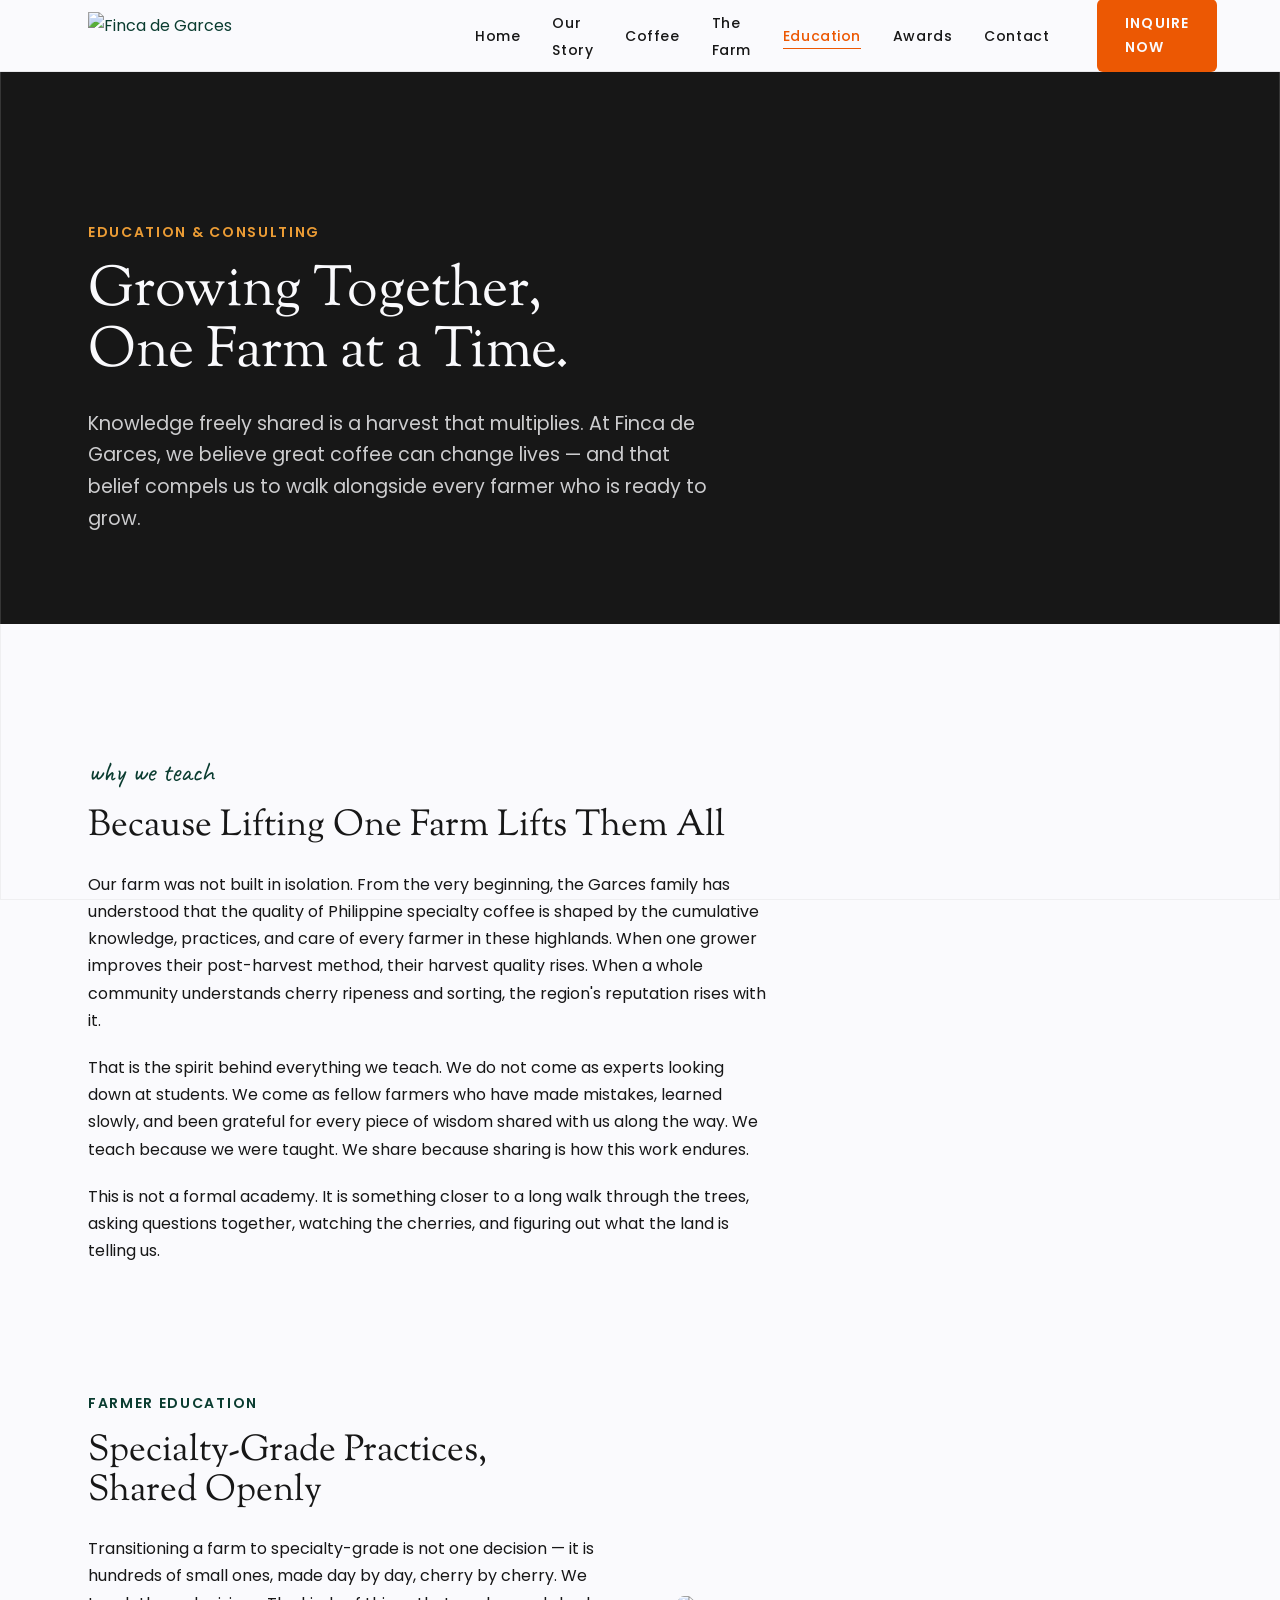
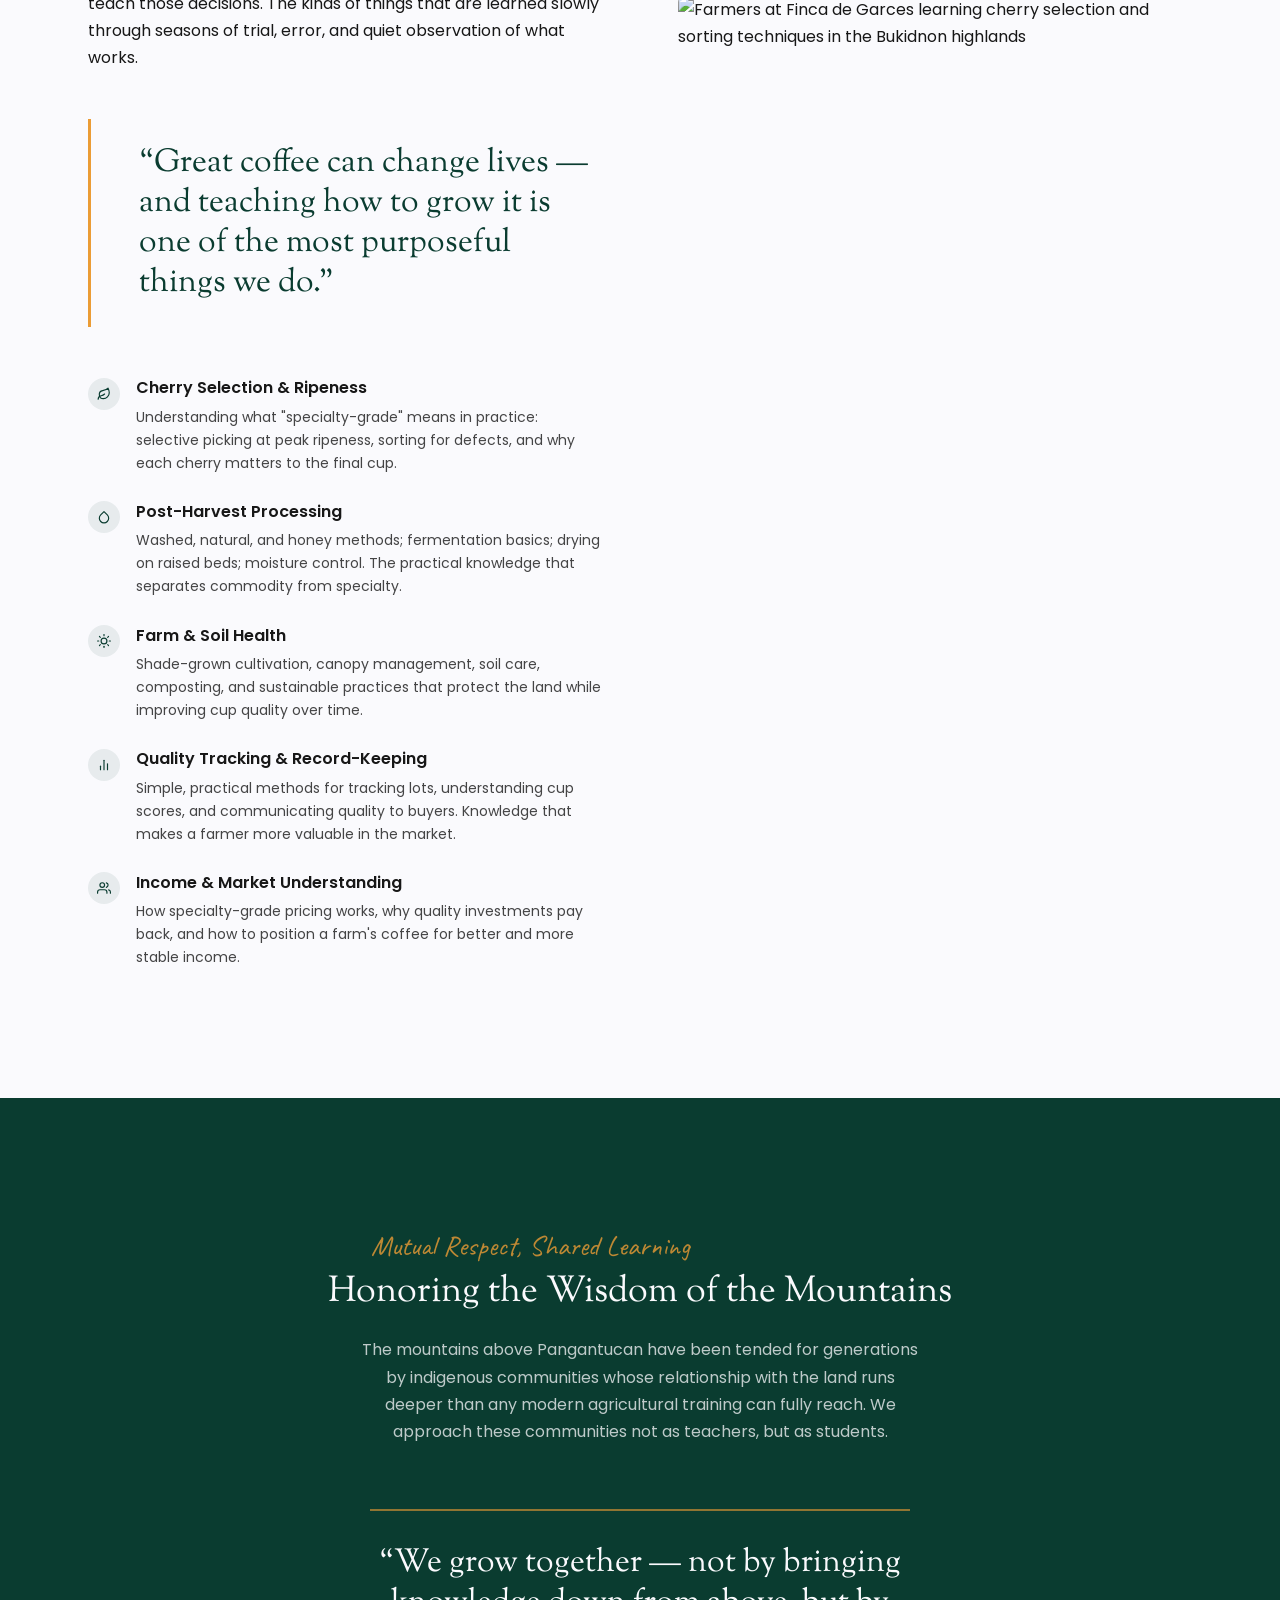
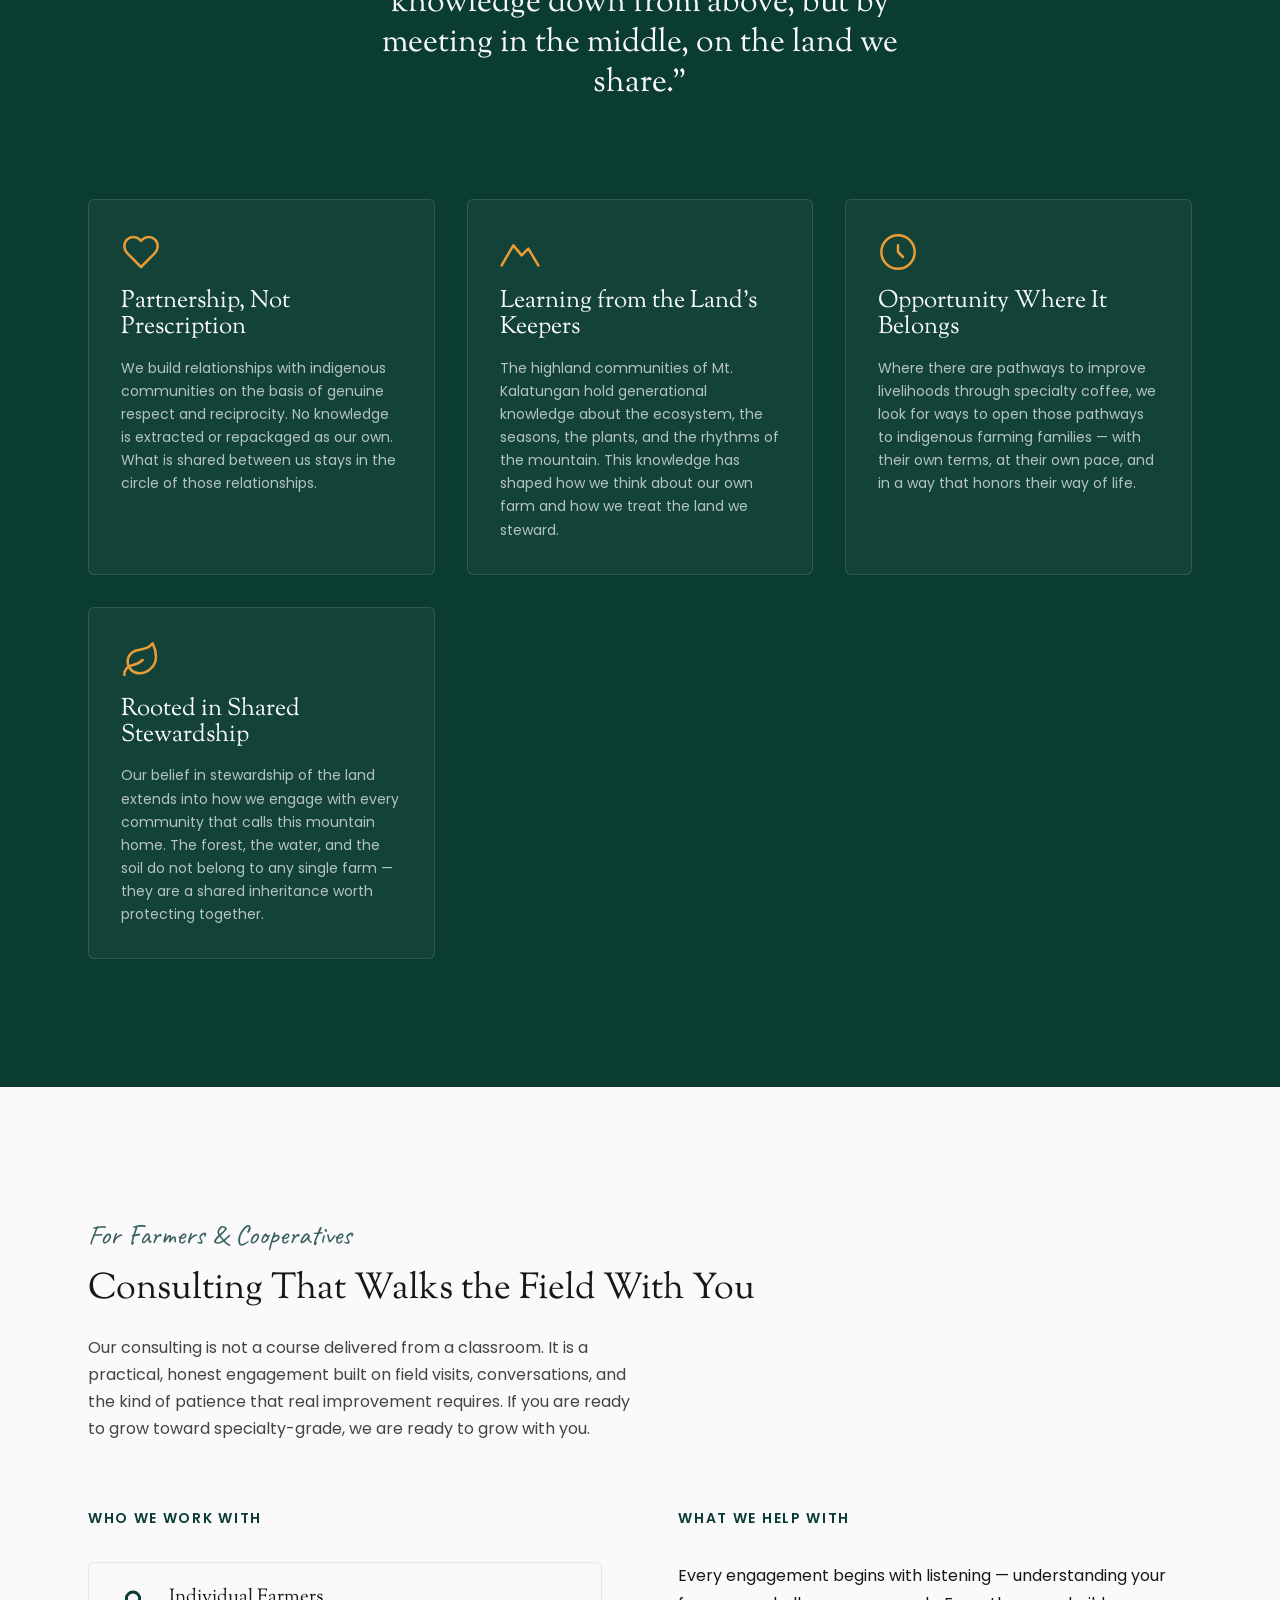
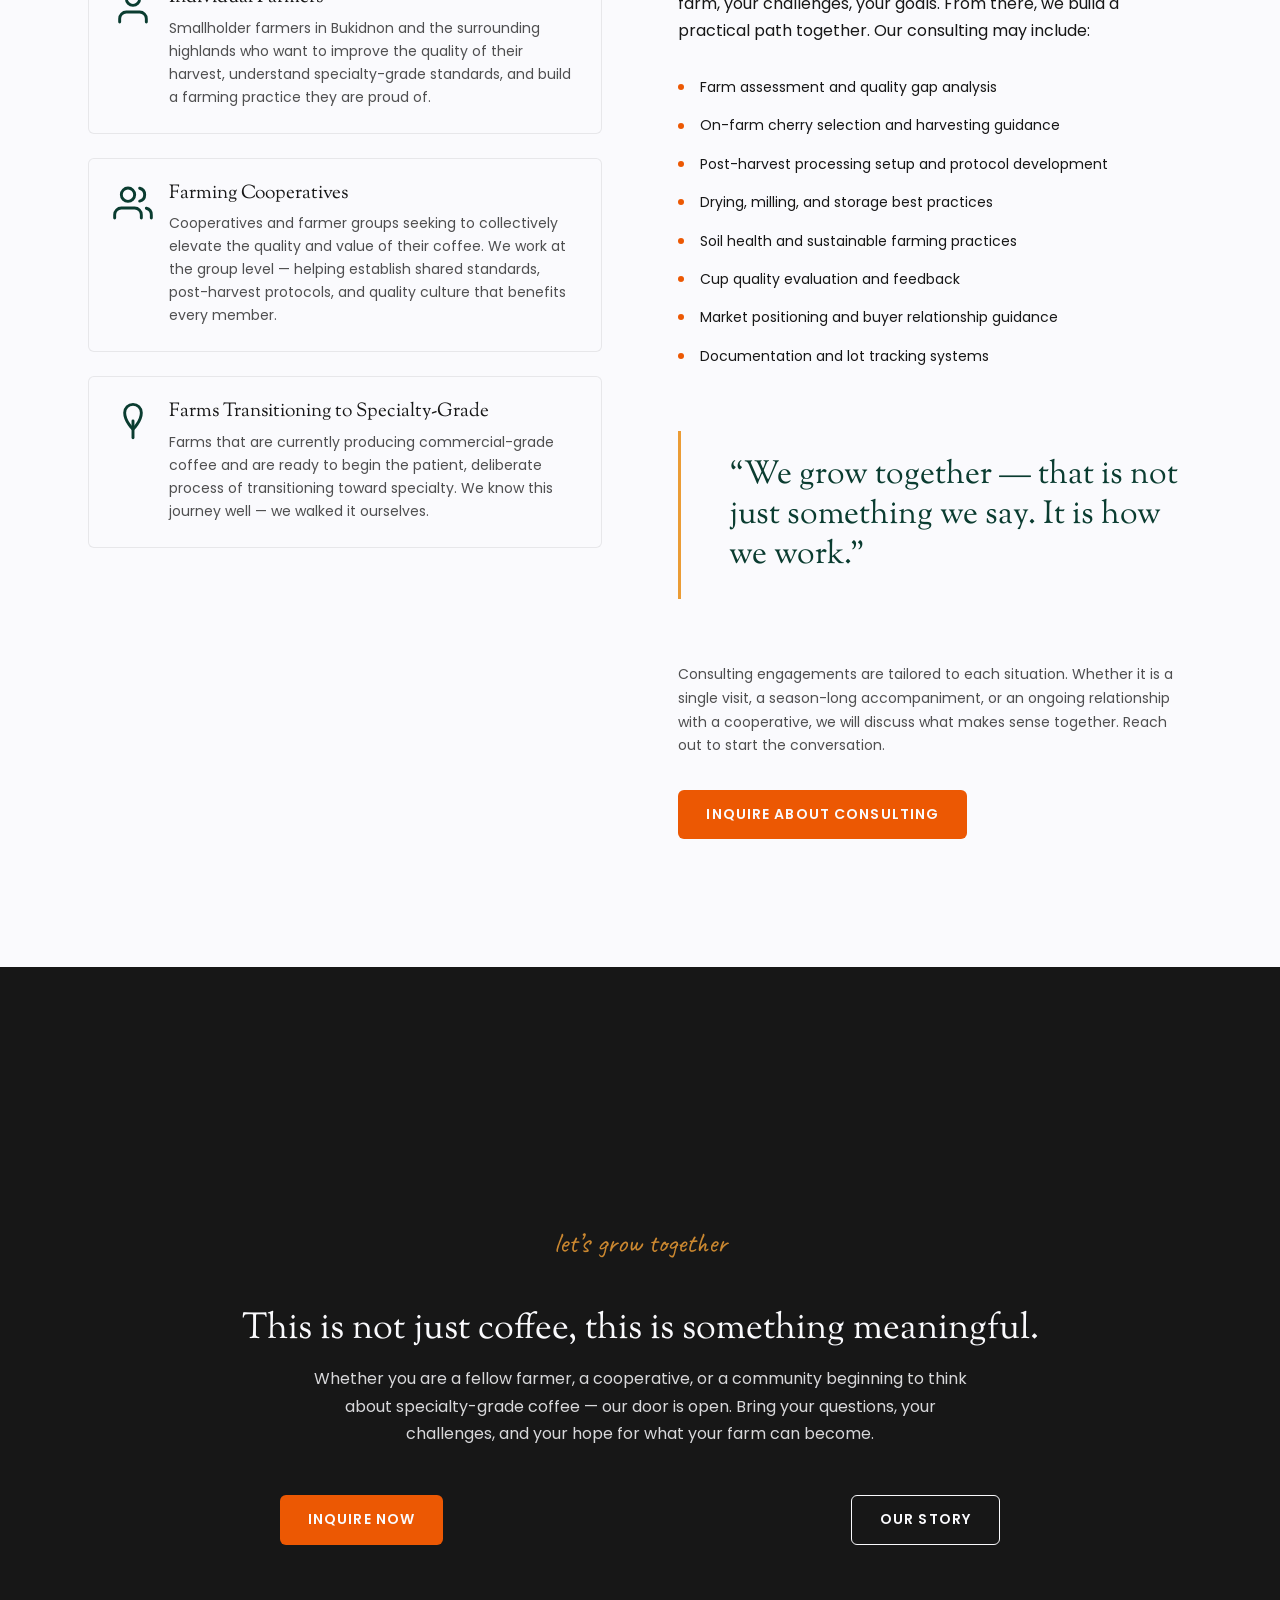
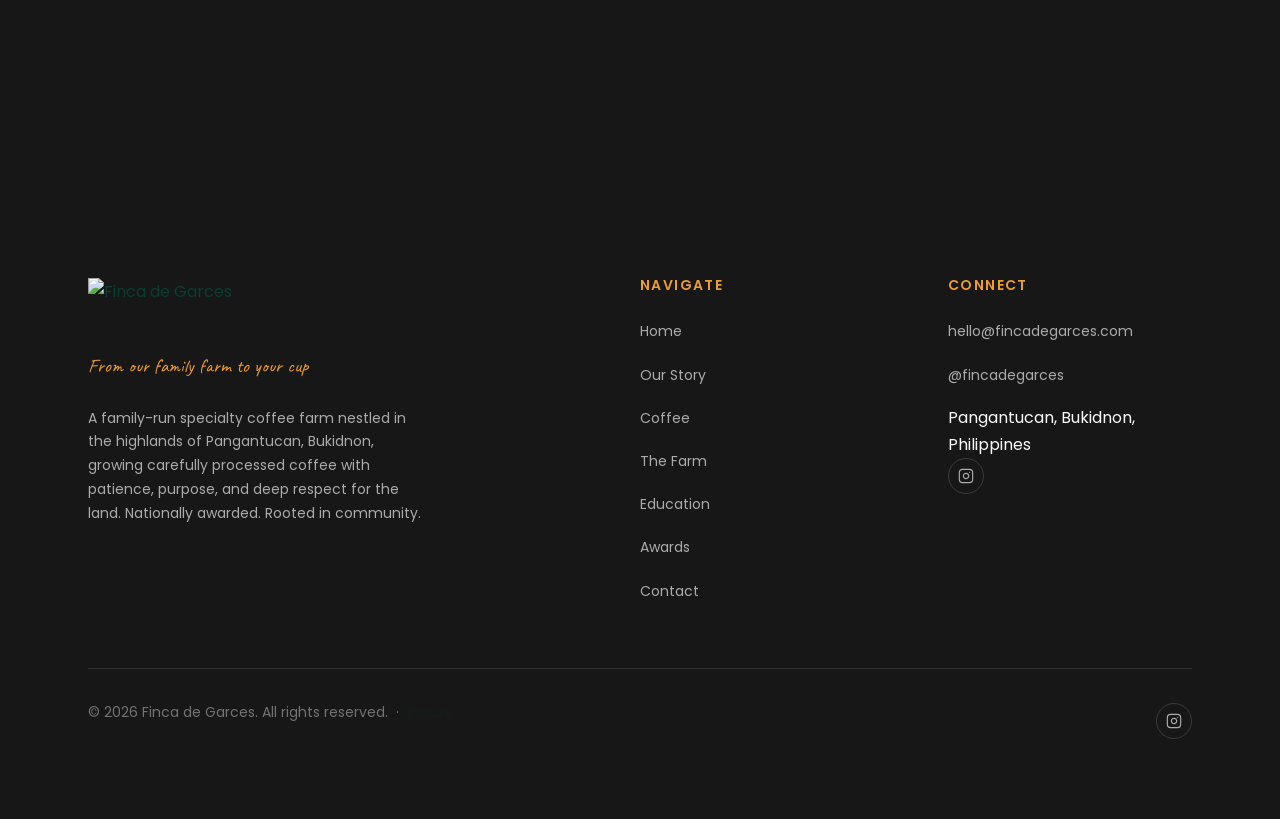
==== education.html @ 057bc9a2 "Site code: HTML, CSS, JS, config Co-Authored-By: Claude Opus 4.8 (1M context) <noreply@anthropic.com" ====
<!DOCTYPE html>
<html lang="en">
<head>
  <meta charset="UTF-8">
  <meta name="viewport" content="width=device-width, initial-scale=1.0">
  <meta http-equiv="X-UA-Compatible" content="IE=edge">
  <title>Education &amp; Consulting — Finca de Garces | Farmer Education, Bukidnon</title>
  <meta name="description" content="Finca de Garces walks alongside fellow farmers in Bukidnon, teaching specialty-grade practices, honoring indigenous mountain wisdom, and offering consulting for farmers and cooperatives ready to grow with purpose.">

  <!-- Favicons -->
  <link rel="icon" href="favicon.ico" sizes="any">
  <link rel="icon" type="image/png" sizes="32x32" href="favicon-32.png">
  <link rel="icon" type="image/png" sizes="16x16" href="favicon-16.png">
  <link rel="apple-touch-icon" href="apple-touch-icon.png">

  <!-- Open Graph -->
  <meta property="og:title" content="Education &amp; Consulting — Finca de Garces | Farmer Education, Bukidnon">
  <meta property="og:description" content="Finca de Garces walks alongside fellow farmers in Bukidnon, teaching specialty-grade practices, honoring indigenous mountain wisdom, and offering consulting for farmers and cooperatives ready to grow with purpose.">
  <meta property="og:type" content="website">
  <meta property="og:url" content="https://fincadegarces.com/education.html">
  <meta property="og:image" content="https://fincadegarces.com/assets/img/og-cover.jpg">
  <meta property="og:image:width" content="1200">
  <meta property="og:image:height" content="630">

  <!-- Twitter Card -->
  <meta name="twitter:card" content="summary_large_image">
  <meta name="twitter:title" content="Education &amp; Consulting — Finca de Garces | Farmer Education, Bukidnon">
  <meta name="twitter:description" content="Finca de Garces walks alongside fellow farmers in Bukidnon, teaching specialty-grade practices, honoring indigenous mountain wisdom, and offering consulting for farmers and cooperatives ready to grow with purpose.">
  <meta name="twitter:image" content="https://fincadegarces.com/assets/img/og-cover.jpg">

  <!-- Canonical -->
  <link rel="canonical" href="https://fincadegarces.com/education.html">

  <!-- JSON-LD Organization + Service Schema -->
  <script type="application/ld+json">
  {
    "@context": "https://schema.org",
    "@type": ["LocalBusiness", "EducationalOrganization"],
    "name": "Finca de Garces",
    "url": "https://fincadegarces.com/",
    "sameAs": [
      "https://instagram.com/fincadegarces"
    ],
    "address": {
      "@type": "PostalAddress",
      "addressLocality": "Pangantucan",
      "addressRegion": "Bukidnon",
      "addressCountry": "Philippines"
    },
    "description": "Family-run specialty coffee farm in Pangantucan, Bukidnon offering farmer education, indigenous community partnerships, and consulting for farmers and cooperatives transitioning to specialty-grade.",
    "image": "https://fincadegarces.com/assets/img/og-cover.jpg",
    "hasOfferCatalog": {
      "@type": "OfferCatalog",
      "name": "Farmer Education & Consulting",
      "itemListElement": [
        {
          "@type": "Offer",
          "itemOffered": {
            "@type": "Service",
            "name": "Specialty Coffee Farm Consulting",
            "description": "Consulting for individual farmers and cooperatives wanting to transition to specialty-grade coffee production in Bukidnon and surrounding areas."
          }
        }
      ]
    }
  }
  </script>

  <!-- Google Fonts preconnect -->
  <link rel="preconnect" href="https://fonts.googleapis.com">
  <link rel="preconnect" href="https://fonts.gstatic.com" crossorigin>

  <!-- Stylesheet -->
  <link rel="stylesheet" href="css/styles.css">

  <!-- Page-specific styles for education page -->
  <style>
    /* ── Education page: indigenous partnership section ── */
    .section--canopy .pull-quote {
      color: var(--color-cream);
      border-color: rgba(235, 156, 53, 0.6);
    }

    /* ── Pillar list: what we teach ── */
    .pillar-list {
      display: flex;
      flex-direction: column;
      gap: var(--space-4);
    }

    .pillar-item {
      display: grid;
      grid-template-columns: 2rem 1fr;
      gap: var(--space-3);
      align-items: start;
    }

    .pillar-item__marker {
      width: 2rem;
      height: 2rem;
      border-radius: 50%;
      background: rgba(10, 60, 48, 0.08);
      display: flex;
      align-items: center;
      justify-content: center;
      flex-shrink: 0;
      color: var(--color-canopy);
      margin-top: 0.15em;
    }

    .pillar-item__marker svg {
      width: 14px;
      height: 14px;
    }

    .pillar-item__text {
      font-size: var(--fs-small);
      line-height: 1.65;
      color: rgba(23, 23, 23, 0.8);
    }

    .pillar-item__text strong {
      display: block;
      font-weight: 600;
      color: var(--color-roast);
      font-size: var(--fs-body);
      margin-bottom: 0.25em;
    }

    /* ── Education image block ── */
    .edu-img-block {
      position: relative;
      border-radius: var(--radius-card);
      overflow: hidden;
    }

    .edu-img-block .img-placeholder {
      aspect-ratio: 3/4;
      min-height: 400px;
    }

    /* ── Partnership pillars ── */
    .partnership-grid {
      display: grid;
      gap: var(--space-5);
      grid-template-columns: repeat(auto-fit, minmax(min(280px, 100%), 1fr));
    }

    .partnership-card {
      padding: var(--space-5);
      border-radius: var(--radius-card);
      border: 1px solid rgba(250, 250, 253, 0.12);
      background: rgba(250, 250, 253, 0.04);
    }

    .partnership-card__icon {
      width: 40px;
      height: 40px;
      color: var(--color-gold);
      margin-bottom: var(--space-3);
    }

    .partnership-card h3 {
      color: var(--color-cream);
      font-size: var(--fs-h3);
      margin-bottom: var(--space-3);
    }

    .partnership-card p {
      font-size: var(--fs-small);
      line-height: 1.65;
      color: rgba(250, 250, 253, 0.7);
    }

    /* ── Consulting offer ── */
    .consulting-offer {
      display: grid;
      gap: clamp(3rem, 6vw, 6rem);
      align-items: start;
    }

    @media (min-width: 900px) {
      .consulting-offer {
        grid-template-columns: 1fr 1fr;
      }
    }

    .consulting-who {
      display: flex;
      flex-direction: column;
      gap: var(--space-4);
    }

    .who-item {
      display: flex;
      gap: var(--space-3);
      align-items: flex-start;
      padding: var(--space-4);
      border-radius: var(--radius-card);
      border: 1px solid rgba(23, 23, 23, 0.08);
      background: var(--color-cream);
    }

    .who-item__icon {
      width: 40px;
      height: 40px;
      flex-shrink: 0;
      color: var(--color-canopy);
    }

    .who-item__body h3 {
      font-size: clamp(1.05rem, 1.5vw, 1.2rem);
      margin-bottom: var(--space-2);
    }

    .who-item__body p {
      font-size: var(--fs-small);
      line-height: 1.65;
      opacity: 0.75;
    }

    /* ── Pull-quote in cream sections ── */
    .section .pull-quote--warm {
      border-color: var(--color-gold);
      color: var(--color-canopy);
    }

    /* ── Consulting detail list ── */
    .help-list {
      display: flex;
      flex-direction: column;
      gap: var(--space-3);
      margin-top: var(--space-5);
    }

    .help-list__item {
      display: flex;
      gap: var(--space-3);
      align-items: center;
      font-size: var(--fs-small);
      line-height: 1.6;
    }

    .help-list__dot {
      width: 6px;
      height: 6px;
      border-radius: 50%;
      background: var(--color-clay);
      flex-shrink: 0;
    }
  </style>
</head>
<body>

  <!-- ── HEADER ──────────────────────────────────────────────────────────── -->
  <header class="site-header" role="banner">
    <div class="container">

      <!-- Logo -->
      <a href="index.html" class="site-logo" aria-label="Finca de Garces — return to home">
        <img src="assets/logo/logo-horizontal-roast.png" alt="Finca de Garces" width="855" height="106">
      </a>

      <!-- Primary navigation -->
      <nav class="site-nav" id="site-nav" aria-label="Primary navigation">
        <ul class="site-nav__list" role="list">
          <li><a href="index.html" class="site-nav__link">Home</a></li>
          <li><a href="our-story.html" class="site-nav__link">Our Story</a></li>
          <li><a href="coffee.html" class="site-nav__link">Coffee</a></li>
          <li><a href="farm.html" class="site-nav__link">The Farm</a></li>
          <li><a href="education.html" class="site-nav__link active" aria-current="page">Education</a></li>
          <li><a href="awards.html" class="site-nav__link">Awards</a></li>
          <li><a href="contact.html" class="site-nav__link">Contact</a></li>
        </ul>
        <a href="contact.html" class="btn btn--primary">Inquire Now</a>
      </nav>

      <!-- Mobile hamburger toggle -->
      <button
        class="nav-toggle"
        type="button"
        aria-expanded="false"
        aria-controls="site-nav"
        aria-label="Toggle navigation menu"
      >
        <span class="nav-toggle__bar"></span>
        <span class="nav-toggle__bar"></span>
        <span class="nav-toggle__bar"></span>
      </button>

    </div>

    <!-- Mobile nav overlay -->
    <div class="nav-overlay" id="nav-overlay" aria-hidden="true"></div>
  </header>

  <!-- ── MAIN CONTENT ────────────────────────────────────────────────────── -->
  <main id="main-content">

    <!-- ── SECTION 1: PAGE HERO (roast bg) ──────────────────────────────── -->
    <section class="page-hero" aria-labelledby="page-hero-heading">

      <!-- Background image placeholder (roast bg as fallback) -->
      <div
        class="page-hero__media"
        aria-hidden="true"
        style="
          position: absolute;
          inset: 0;
          z-index: 0;
          overflow: hidden;
        "
      >
        <picture>
          <source srcset="assets/img/farmer-training.webp" type="image/webp">
          <img
            src="assets/img/farmer-training.jpg"
            alt=""
            width="1280"
            height="853"
            fetchpriority="high"
            decoding="async"
            style="width:100%;height:100%;object-fit:cover;opacity:0.18;"
          >
        </picture>
      </div>

      <div class="container" style="position: relative; z-index: 1;">
        <p class="text-eyebrow" style="margin-bottom: var(--space-3);">Education &amp; Consulting</p>
        <h1 id="page-hero-heading" style="max-width: 18ch;">Growing Together, One Farm at a Time.</h1>
        <p class="text-lead" style="max-width: 52ch; margin-top: var(--space-4);">
          Knowledge freely shared is a harvest that multiplies. At Finca de Garces, we believe great coffee can change lives&nbsp;&mdash; and that belief compels us to walk alongside every farmer who is ready to grow.
        </p>
      </div>

    </section>

    <!-- ── SECTION 2: INTRO / PURPOSE (cream) ──────────────────────────── -->
    <section class="section" aria-labelledby="intro-heading">
      <div class="container">
        <div class="reveal" style="max-width: var(--text-measure);">
          <p class="text-script" style="margin-bottom: var(--space-3);">why we teach</p>
          <h2 id="intro-heading">Because Lifting One Farm Lifts Them All</h2>
          <p style="margin-top: var(--space-4);">
            Our farm was not built in isolation. From the very beginning, the Garces family has understood that the quality of Philippine specialty coffee is shaped by the cumulative knowledge, practices, and care of every farmer in these highlands. When one grower improves their post-harvest method, their harvest quality rises. When a whole community understands cherry ripeness and sorting, the region's reputation rises with it.
          </p>
          <p>
            That is the spirit behind everything we teach. We do not come as experts looking down at students. We come as fellow farmers who have made mistakes, learned slowly, and been grateful for every piece of wisdom shared with us along the way. We teach because we were taught. We share because sharing is how this work endures.
          </p>
          <p>
            This is not a formal academy. It is something closer to a long walk through the trees, asking questions together, watching the cherries, and figuring out what the land is telling us.
          </p>
        </div>
      </div>
    </section>

    <!-- ── SECTION 3: FARMER EDUCATION (2-column with image) ────────────── -->
    <section class="section" style="padding-top: 0;" aria-labelledby="education-heading">
      <div class="container">

        <div class="story-block story-block--img-right" style="display: grid; gap: clamp(3rem,6vw,6rem); align-items: center;">

          <!-- Left: Text content -->
          <div class="story-block__text reveal">
            <p class="text-eyebrow" style="margin-bottom: var(--space-3);">Farmer Education</p>
            <h2 id="education-heading">Specialty-Grade Practices, Shared Openly</h2>

            <p style="margin-top: var(--space-4);">
              Transitioning a farm to specialty-grade is not one decision&nbsp;&mdash; it is hundreds of small ones, made day by day, cherry by cherry. We teach those decisions. The kinds of things that are learned slowly through seasons of trial, error, and quiet observation of what works.
            </p>

            <!-- Pull quote -->
            <blockquote class="pull-quote pull-quote--warm" style="margin: var(--space-6) 0;">
              &ldquo;Great coffee can change lives&nbsp;&mdash; and teaching how to grow it is one of the most purposeful things we do.&rdquo;
            </blockquote>

            <!-- What we teach: pillar list -->
            <div class="pillar-list">

              <div class="pillar-item">
                <div class="pillar-item__marker" aria-hidden="true">
                  <!-- Leaf icon -->
                  <svg xmlns="http://www.w3.org/2000/svg" viewBox="0 0 24 24" fill="none" stroke="currentColor" stroke-width="2" stroke-linecap="round" stroke-linejoin="round"><path d="M11 20A7 7 0 0 1 9.8 6.1C15.5 5 17 4.48 19 2c1 2 2 4.18 2 8 0 5.5-4.78 10-10 10z"/><path d="M2 21c0-3 1.85-5.36 5.08-6C9.5 14.52 12 13 13 12"/></svg>
                </div>
                <div class="pillar-item__text">
                  <strong>Cherry Selection &amp; Ripeness</strong>
                  Understanding what "specialty-grade" means in practice: selective picking at peak ripeness, sorting for defects, and why each cherry matters to the final cup.
                </div>
              </div>

              <div class="pillar-item">
                <div class="pillar-item__marker" aria-hidden="true">
                  <!-- Droplet / processing icon -->
                  <svg xmlns="http://www.w3.org/2000/svg" viewBox="0 0 24 24" fill="none" stroke="currentColor" stroke-width="2" stroke-linecap="round" stroke-linejoin="round"><path d="M12 2.69l5.66 5.66a8 8 0 1 1-11.31 0z"/></svg>
                </div>
                <div class="pillar-item__text">
                  <strong>Post-Harvest Processing</strong>
                  Washed, natural, and honey methods; fermentation basics; drying on raised beds; moisture control. The practical knowledge that separates commodity from specialty.
                </div>
              </div>

              <div class="pillar-item">
                <div class="pillar-item__marker" aria-hidden="true">
                  <!-- Sun / growing icon -->
                  <svg xmlns="http://www.w3.org/2000/svg" viewBox="0 0 24 24" fill="none" stroke="currentColor" stroke-width="2" stroke-linecap="round" stroke-linejoin="round"><circle cx="12" cy="12" r="5"/><line x1="12" y1="1" x2="12" y2="3"/><line x1="12" y1="21" x2="12" y2="23"/><line x1="4.22" y1="4.22" x2="5.64" y2="5.64"/><line x1="18.36" y1="18.36" x2="19.78" y2="19.78"/><line x1="1" y1="12" x2="3" y2="12"/><line x1="21" y1="12" x2="23" y2="12"/><line x1="4.22" y1="19.78" x2="5.64" y2="18.36"/><line x1="18.36" y1="5.64" x2="19.78" y2="4.22"/></svg>
                </div>
                <div class="pillar-item__text">
                  <strong>Farm &amp; Soil Health</strong>
                  Shade-grown cultivation, canopy management, soil care, composting, and sustainable practices that protect the land while improving cup quality over time.
                </div>
              </div>

              <div class="pillar-item">
                <div class="pillar-item__marker" aria-hidden="true">
                  <!-- Chart / quality icon -->
                  <svg xmlns="http://www.w3.org/2000/svg" viewBox="0 0 24 24" fill="none" stroke="currentColor" stroke-width="2" stroke-linecap="round" stroke-linejoin="round"><line x1="18" y1="20" x2="18" y2="10"/><line x1="12" y1="20" x2="12" y2="4"/><line x1="6" y1="20" x2="6" y2="14"/></svg>
                </div>
                <div class="pillar-item__text">
                  <strong>Quality Tracking &amp; Record-Keeping</strong>
                  Simple, practical methods for tracking lots, understanding cup scores, and communicating quality to buyers. Knowledge that makes a farmer more valuable in the market.
                </div>
              </div>

              <div class="pillar-item">
                <div class="pillar-item__marker" aria-hidden="true">
                  <!-- Community / people icon -->
                  <svg xmlns="http://www.w3.org/2000/svg" viewBox="0 0 24 24" fill="none" stroke="currentColor" stroke-width="2" stroke-linecap="round" stroke-linejoin="round"><path d="M17 21v-2a4 4 0 0 0-4-4H5a4 4 0 0 0-4 4v2"/><circle cx="9" cy="7" r="4"/><path d="M23 21v-2a4 4 0 0 0-3-3.87"/><path d="M16 3.13a4 4 0 0 1 0 7.75"/></svg>
                </div>
                <div class="pillar-item__text">
                  <strong>Income &amp; Market Understanding</strong>
                  How specialty-grade pricing works, why quality investments pay back, and how to position a farm's coffee for better and more stable income.
                </div>
              </div>

            </div><!-- /.pillar-list -->
          </div><!-- /.story-block__text -->

          <!-- Right: Image -->
          <div class="edu-img-block reveal reveal--delay-1">
            <picture>
              <source srcset="assets/img/training-sorting.webp" type="image/webp">
              <img
                src="assets/img/training-sorting.jpg"
                alt="Farmers at Finca de Garces learning cherry selection and sorting techniques in the Bukidnon highlands"
                width="600"
                height="900"
                loading="lazy"
                decoding="async"
              >
            </picture>
          </div>

        </div><!-- /.story-block -->
      </div><!-- /.container -->
    </section>

    <!-- ── SECTION 4: INDIGENOUS PARTNERSHIPS (canopy bg) ───────────────── -->
    <section class="section section--canopy" aria-labelledby="indigenous-heading">
      <div class="container">

        <div class="section-header text-center reveal" style="margin-bottom: var(--space-7);">
          <p class="text-script" style="color: var(--color-gold);">Mutual Respect, Shared Learning</p>
          <h2 id="indigenous-heading" style="color: var(--color-cream);">Honoring the Wisdom of the Mountains</h2>
          <p style="opacity: 0.75; margin-inline: auto; max-width: 56ch; color: var(--color-cream);">
            The mountains above Pangantucan have been tended for generations by indigenous communities whose relationship with the land runs deeper than any modern agricultural training can fully reach. We approach these communities not as teachers, but as students.
          </p>
        </div>

        <!-- Pull quote -->
        <div class="reveal" style="max-width: 54ch; margin-inline: auto; margin-bottom: var(--space-8);">
          <blockquote class="pull-quote" style="color: var(--color-cream); border-color: rgba(235,156,53,0.6); text-align: center; border-left: none; border-top: 2px solid rgba(235,156,53,0.6); padding: var(--space-5) 0 0 0;">
            &ldquo;We grow together&nbsp;&mdash; not by bringing knowledge down from above, but by meeting in the middle, on the land we share.&rdquo;
          </blockquote>
        </div>

        <!-- Partnership principle cards -->
        <div class="partnership-grid">

          <div class="partnership-card reveal">
            <div class="partnership-card__icon" aria-hidden="true">
              <svg xmlns="http://www.w3.org/2000/svg" viewBox="0 0 24 24" width="40" height="40" fill="none" stroke="currentColor" stroke-width="1.5" stroke-linecap="round" stroke-linejoin="round">
                <!-- Handshake / open hands -->
                <path d="M20.42 4.58a5.4 5.4 0 0 0-7.65 0l-.77.78-.77-.78a5.4 5.4 0 0 0-7.65 0C1.46 6.7 1.33 10.28 4 13l8 8 8-8c2.67-2.72 2.54-6.3.42-8.42z"/>
              </svg>
            </div>
            <h3>Partnership, Not Prescription</h3>
            <p>
              We build relationships with indigenous communities on the basis of genuine respect and reciprocity. No knowledge is extracted or repackaged as our own. What is shared between us stays in the circle of those relationships.
            </p>
          </div>

          <div class="partnership-card reveal reveal--delay-1">
            <div class="partnership-card__icon" aria-hidden="true">
              <svg xmlns="http://www.w3.org/2000/svg" viewBox="0 0 24 24" width="40" height="40" fill="none" stroke="currentColor" stroke-width="1.5" stroke-linecap="round" stroke-linejoin="round">
                <!-- Mountain / terrain -->
                <polyline points="1 20 8 8 13 14 17 10 23 20"/>
              </svg>
            </div>
            <h3>Learning from the Land&rsquo;s Keepers</h3>
            <p>
              The highland communities of Mt. Kalatungan hold generational knowledge about the ecosystem, the seasons, the plants, and the rhythms of the mountain. This knowledge has shaped how we think about our own farm and how we treat the land we steward.
            </p>
          </div>

          <div class="partnership-card reveal reveal--delay-2">
            <div class="partnership-card__icon" aria-hidden="true">
              <svg xmlns="http://www.w3.org/2000/svg" viewBox="0 0 24 24" width="40" height="40" fill="none" stroke="currentColor" stroke-width="1.5" stroke-linecap="round" stroke-linejoin="round">
                <!-- Circle of connection / community -->
                <circle cx="12" cy="12" r="10"/>
                <path d="M12 8v4l3 3"/>
              </svg>
            </div>
            <h3>Opportunity Where It Belongs</h3>
            <p>
              Where there are pathways to improve livelihoods through specialty coffee, we look for ways to open those pathways to indigenous farming families&nbsp;&mdash; with their own terms, at their own pace, and in a way that honors their way of life.
            </p>
          </div>

          <div class="partnership-card reveal reveal--delay-3">
            <div class="partnership-card__icon" aria-hidden="true">
              <svg xmlns="http://www.w3.org/2000/svg" viewBox="0 0 24 24" width="40" height="40" fill="none" stroke="currentColor" stroke-width="1.5" stroke-linecap="round" stroke-linejoin="round">
                <!-- Leaf / stewardship -->
                <path d="M11 20A7 7 0 0 1 9.8 6.1C15.5 5 17 4.48 19 2c1 2 2 4.18 2 8 0 5.5-4.78 10-10 10z"/>
                <path d="M2 21c0-3 1.85-5.36 5.08-6C9.5 14.52 12 13 13 12"/>
              </svg>
            </div>
            <h3>Rooted in Shared Stewardship</h3>
            <p>
              Our belief in stewardship of the land extends into how we engage with every community that calls this mountain home. The forest, the water, and the soil do not belong to any single farm&nbsp;&mdash; they are a shared inheritance worth protecting together.
            </p>
          </div>

        </div><!-- /.partnership-grid -->

        <!-- TODO: confirm with client the names and nature of specific indigenous community partnerships before naming them publicly -->

      </div><!-- /.container -->
    </section>

    <!-- ── SECTION 5: CONSULTING OFFER (cream) ──────────────────────────── -->
    <section class="section" aria-labelledby="consulting-heading">
      <div class="container">

        <div class="section-header reveal" style="margin-bottom: var(--space-7);">
          <p class="text-script" style="margin-bottom: var(--space-3);">For Farmers &amp; Cooperatives</p>
          <h2 id="consulting-heading">Consulting That Walks the Field With You</h2>
          <p style="max-width: 56ch; margin-top: var(--space-4);">
            Our consulting is not a course delivered from a classroom. It is a practical, honest engagement built on field visits, conversations, and the kind of patience that real improvement requires. If you are ready to grow toward specialty-grade, we are ready to grow with you.
          </p>
        </div>

        <div class="consulting-offer">

          <!-- Left: Who it is for -->
          <div class="reveal">
            <p class="text-eyebrow" style="margin-bottom: var(--space-5);">Who We Work With</p>

            <div class="consulting-who">

              <div class="who-item">
                <div class="who-item__icon" aria-hidden="true">
                  <svg xmlns="http://www.w3.org/2000/svg" viewBox="0 0 24 24" fill="none" stroke="currentColor" stroke-width="1.75" stroke-linecap="round" stroke-linejoin="round">
                    <!-- Single person / individual farmer -->
                    <path d="M20 21v-2a4 4 0 0 0-4-4H8a4 4 0 0 0-4 4v2"/>
                    <circle cx="12" cy="7" r="4"/>
                  </svg>
                </div>
                <div class="who-item__body">
                  <h3>Individual Farmers</h3>
                  <p>
                    Smallholder farmers in Bukidnon and the surrounding highlands who want to improve the quality of their harvest, understand specialty-grade standards, and build a farming practice they are proud of.
                  </p>
                </div>
              </div>

              <div class="who-item">
                <div class="who-item__icon" aria-hidden="true">
                  <svg xmlns="http://www.w3.org/2000/svg" viewBox="0 0 24 24" fill="none" stroke="currentColor" stroke-width="1.75" stroke-linecap="round" stroke-linejoin="round">
                    <!-- Group / cooperative -->
                    <path d="M17 21v-2a4 4 0 0 0-4-4H5a4 4 0 0 0-4 4v2"/>
                    <circle cx="9" cy="7" r="4"/>
                    <path d="M23 21v-2a4 4 0 0 0-3-3.87"/>
                    <path d="M16 3.13a4 4 0 0 1 0 7.75"/>
                  </svg>
                </div>
                <div class="who-item__body">
                  <h3>Farming Cooperatives</h3>
                  <p>
                    Cooperatives and farmer groups seeking to collectively elevate the quality and value of their coffee. We work at the group level&nbsp;&mdash; helping establish shared standards, post-harvest protocols, and quality culture that benefits every member.
                  </p>
                </div>
              </div>

              <div class="who-item">
                <div class="who-item__icon" aria-hidden="true">
                  <svg xmlns="http://www.w3.org/2000/svg" viewBox="0 0 24 24" fill="none" stroke="currentColor" stroke-width="1.75" stroke-linecap="round" stroke-linejoin="round">
                    <!-- Seedling / transitioning farm -->
                    <path d="M12 22V12"/>
                    <path d="M17 7a5 5 0 0 0-10 0c0 5 5 10 5 10S17 12 17 7z"/>
                  </svg>
                </div>
                <div class="who-item__body">
                  <h3>Farms Transitioning to Specialty-Grade</h3>
                  <p>
                    Farms that are currently producing commercial-grade coffee and are ready to begin the patient, deliberate process of transitioning toward specialty. We know this journey well&nbsp;&mdash; we walked it ourselves.
                  </p>
                </div>
              </div>

            </div><!-- /.consulting-who -->
          </div><!-- /left col -->

          <!-- Right: What we help with + CTA -->
          <div class="reveal reveal--delay-1">
            <p class="text-eyebrow" style="margin-bottom: var(--space-5);">What We Help With</p>

            <p>
              Every engagement begins with listening&nbsp;&mdash; understanding your farm, your challenges, your goals. From there, we build a practical path together. Our consulting may include:
            </p>

            <ul class="help-list" role="list">
              <li class="help-list__item">
                <span class="help-list__dot" aria-hidden="true"></span>
                Farm assessment and quality gap analysis
              </li>
              <li class="help-list__item">
                <span class="help-list__dot" aria-hidden="true"></span>
                On-farm cherry selection and harvesting guidance
              </li>
              <li class="help-list__item">
                <span class="help-list__dot" aria-hidden="true"></span>
                Post-harvest processing setup and protocol development
              </li>
              <li class="help-list__item">
                <span class="help-list__dot" aria-hidden="true"></span>
                Drying, milling, and storage best practices
              </li>
              <li class="help-list__item">
                <span class="help-list__dot" aria-hidden="true"></span>
                Soil health and sustainable farming practices
              </li>
              <li class="help-list__item">
                <span class="help-list__dot" aria-hidden="true"></span>
                Cup quality evaluation and feedback
              </li>
              <li class="help-list__item">
                <span class="help-list__dot" aria-hidden="true"></span>
                Market positioning and buyer relationship guidance
              </li>
              <li class="help-list__item">
                <span class="help-list__dot" aria-hidden="true"></span>
                Documentation and lot tracking systems
              </li>
            </ul>

            <!-- Pull quote -->
            <blockquote class="pull-quote pull-quote--warm" style="margin: var(--space-7) 0;">
              &ldquo;We grow together&nbsp;&mdash; that is not just something we say. It is how we work.&rdquo;
            </blockquote>

            <p style="font-size: var(--fs-small); opacity: 0.75; margin-bottom: var(--space-5);">
              Consulting engagements are tailored to each situation. Whether it is a single visit, a season-long accompaniment, or an ongoing relationship with a cooperative, we will discuss what makes sense together. Reach out to start the conversation.
            </p>

            <a href="contact.html" class="btn btn--primary">Inquire About Consulting</a>

          </div><!-- /right col -->

        </div><!-- /.consulting-offer -->

      </div><!-- /.container -->
    </section>

    <!-- ── SECTION 6: CLOSING CTA BAND (roast bg) ───────────────────────── -->
    <section class="section section--inverse" aria-labelledby="cta-heading">
      <div class="container cta-band">
        <p class="text-script" style="color: var(--color-gold);">let&rsquo;s grow together</p>
        <h2 id="cta-heading">This is not just coffee, this is something meaningful.</h2>
        <p>
          Whether you are a fellow farmer, a cooperative, or a community beginning to think about specialty-grade coffee&nbsp;&mdash; our door is open. Bring your questions, your challenges, and your hope for what your farm can become.
        </p>
        <div style="display: flex; gap: var(--space-4); flex-wrap: wrap; justify-content: center;">
          <a href="contact.html" class="btn btn--primary">Inquire Now</a>
          <a href="our-story.html" class="btn btn--ghost-light">Our Story</a>
        </div>
      </div>
    </section>

  </main><!-- /#main-content -->

  <!-- ── FOOTER ──────────────────────────────────────────────────────────── -->
  <footer class="site-footer" role="contentinfo">
    <div class="container">

      <div class="site-footer__grid">

        <!-- Col 1: Brand -->
        <div class="site-footer__brand">
          <a href="index.html" class="site-logo" aria-label="Finca de Garces — return to home">
            <img src="assets/logo/logo-horizontal-cream.png" alt="Finca de Garces" width="855" height="106">
          </a>
          <p class="site-footer__tagline">From our family farm to your cup</p>
          <p class="site-footer__desc">
            A family-run specialty coffee farm nestled in the highlands of Pangantucan, Bukidnon, growing carefully processed coffee with patience, purpose, and deep respect for the land. Nationally awarded. Rooted in community.
          </p>
        </div>

        <!-- Col 2: Navigate -->
        <div class="site-footer__col">
          <h4>Navigate</h4>
          <ul class="site-footer__links" role="list">
            <li><a href="index.html">Home</a></li>
            <li><a href="our-story.html">Our Story</a></li>
            <li><a href="coffee.html">Coffee</a></li>
            <li><a href="farm.html">The Farm</a></li>
            <li><a href="education.html">Education</a></li>
            <li><a href="awards.html">Awards</a></li>
            <li><a href="contact.html">Contact</a></li>
          </ul>
        </div>

        <!-- Col 3: Connect -->
        <div class="site-footer__col">
          <h4>Connect</h4>
          <ul class="site-footer__links" role="list">
            <li>
              <!-- TODO: confirm email address -->
              <a href="mailto:hello@fincadegarces.com" aria-label="Email Finca de Garces">
                hello@fincadegarces.com
              </a>
            </li>
            <li>
              <a
                href="https://instagram.com/fincadegarces"
                target="_blank"
                rel="noopener noreferrer"
                aria-label="Follow @fincadegarces on Instagram"
              >
                @fincadegarces
              </a>
            </li>
            <li>
              <span>Pangantucan, Bukidnon, Philippines</span>
            </li>
          </ul>

          <!-- Social links -->
          <nav class="social-links" aria-label="Social media links">
            <a
              href="https://instagram.com/fincadegarces"
              target="_blank"
              rel="noopener noreferrer"
              aria-label="Follow @fincadegarces on Instagram"
            >
              <!-- Instagram SVG icon -->
              <svg
                xmlns="http://www.w3.org/2000/svg"
                viewBox="0 0 24 24"
                width="16"
                height="16"
                fill="none"
                stroke="currentColor"
                stroke-width="1.75"
                stroke-linecap="round"
                stroke-linejoin="round"
                aria-hidden="true"
                focusable="false"
              >
                <rect x="2" y="2" width="20" height="20" rx="5" ry="5"></rect>
                <path d="M16 11.37A4 4 0 1 1 12.63 8 4 4 0 0 1 16 11.37z"></path>
                <line x1="17.5" y1="6.5" x2="17.51" y2="6.5"></line>
              </svg>
            </a>
          </nav>
        </div>

      </div><!-- /.site-footer__grid -->

      <!-- Footer bottom row -->
      <div class="site-footer__bottom">
        <p class="site-footer__legal">
          &copy; 2026 Finca de Garces. All rights reserved.
          &nbsp;&middot;&nbsp;
          <a href="contact.html" class="site-footer__legal">Inquire</a>
        </p>

        <!-- Social links repeated in bottom row -->
        <nav class="social-links" aria-label="Social media links footer">
          <a
            href="https://instagram.com/fincadegarces"
            target="_blank"
            rel="noopener noreferrer"
            aria-label="Follow @fincadegarces on Instagram"
          >
            <svg
              xmlns="http://www.w3.org/2000/svg"
              viewBox="0 0 24 24"
              width="16"
              height="16"
              fill="none"
              stroke="currentColor"
              stroke-width="1.75"
              stroke-linecap="round"
              stroke-linejoin="round"
              aria-hidden="true"
              focusable="false"
            >
              <rect x="2" y="2" width="20" height="20" rx="5" ry="5"></rect>
              <path d="M16 11.37A4 4 0 1 1 12.63 8 4 4 0 0 1 16 11.37z"></path>
              <line x1="17.5" y1="6.5" x2="17.51" y2="6.5"></line>
            </svg>
          </a>
        </nav>
      </div><!-- /.site-footer__bottom -->

    </div><!-- /.container -->
  </footer>

  <script src="js/main.js" defer></script>
</body>
</html>
---- css/styles.css ----
/* ── 1. GOOGLE FONTS ─────────────────────────────────────────────────────── */
@import url('https://fonts.googleapis.com/css2?family=Sorts+Mill+Goudy:ital@0;1&family=Caveat:wght@400;700&family=Poppins:wght@400;500;600;700&display=swap');

/* ── 2. CUSTOM PROPERTIES ────────────────────────────────────────────────── */
:root {
  /* Color tokens */
  --color-roast:   #171717;
  --color-cream:   #FAFAFD;
  --color-canopy:  #0A3C30;
  --color-field:   #346233;
  --color-sienna:  #BD3010;
  --color-clay:    #EC5803;
  --color-gold:    #EB9C35;

  /* Semantic */
  --bg:            var(--color-cream);
  --bg-inverse:    var(--color-roast);
  --text:          var(--color-roast);
  --text-inverse:  var(--color-cream);
  --accent:        var(--color-canopy);
  --accent-warm:   var(--color-clay);
  --accent-gold:   var(--color-gold);

  /* Fonts */
  --font-display: "Sorts Mill Goudy", "EB Garamond", Georgia, serif;
  --font-script:  "Caveat", cursive;
  --font-body:    "Poppins", system-ui, sans-serif;

  /* Fluid type scale */
  --fs-hero:   clamp(2.5rem, 6vw, 5rem);
  --fs-h1:     clamp(2rem, 4.5vw, 3.5rem);
  --fs-h2:     clamp(1.5rem, 3vw, 2.25rem);
  --fs-h3:     clamp(1.25rem, 2vw, 1.5rem);
  --fs-body:   clamp(1rem, 1.1vw, 1.125rem);
  --fs-small:  0.875rem;

  /* Spacing scale */
  --space-1: 0.25rem;
  --space-2: 0.5rem;
  --space-3: 1rem;
  --space-4: 1.5rem;
  --space-5: 2rem;
  --space-6: 3rem;
  --space-7: 4rem;
  --space-8: 6rem;

  /* Layout */
  --container-max:   1200px;
  --text-measure:    68ch;
  --section-pad:     clamp(4rem, 10vw, 9rem);
  --radius-card:     6px;
  --transition-base: 350ms ease-out;
  --transition-slow: 600ms ease-out;

  /* Header */
  --header-height: 72px;
}

/* ── 3. RESET / BASE ─────────────────────────────────────────────────────── */
*, *::before, *::after {
  box-sizing: border-box;
  margin: 0;
  padding: 0;
}

html {
  scroll-behavior: smooth;
  font-size: 100%;
}

body {
  font-family: var(--font-body);
  background: var(--bg);
  color: var(--text);
  line-height: 1.7;
  font-size: var(--fs-body);
  -webkit-font-smoothing: antialiased;
}

img {
  max-width: 100%;
  height: auto;
  display: block;
}

a {
  color: var(--accent);
  text-decoration: none;
  transition: color var(--transition-base);
}

a:hover {
  color: var(--accent-warm);
}

ul, ol {
  list-style: none;
}

button {
  cursor: pointer;
  border: none;
  background: none;
  font-family: inherit;
}

/* ── 4. ACCESSIBILITY ────────────────────────────────────────────────────── */
:focus-visible {
  outline: 3px solid var(--accent-warm);
  outline-offset: 3px;
  border-radius: 2px;
}

:focus:not(:focus-visible) {
  outline: none;
}

.sr-only {
  position: absolute;
  width: 1px;
  height: 1px;
  overflow: hidden;
  clip: rect(0, 0, 0, 0);
  white-space: nowrap;
}

@media (prefers-reduced-motion: reduce) {
  *, *::before, *::after {
    animation-duration: 0.01ms !important;
    animation-iteration-count: 1 !important;
    transition-duration: 0.01ms !important;
  }
  html {
    scroll-behavior: auto;
  }
}

/* ── 5. TYPOGRAPHY ───────────────────────────────────────────────────────── */
h1, h2, h3, h4 {
  font-family: var(--font-display);
  line-height: 1.1;
  color: var(--text);
  font-weight: 400;
}

h1 { font-size: var(--fs-h1); }
h2 { font-size: var(--fs-h2); }
h3 { font-size: var(--fs-h3); }

p {
  max-width: var(--text-measure);
  line-height: 1.7;
  margin-bottom: 1.25em;
}

p:last-child {
  margin-bottom: 0;
}

.text-display {
  font-family: var(--font-display);
  font-size: var(--fs-hero);
  line-height: 1.08;
}

.text-script {
  font-family: var(--font-script);
  font-size: clamp(1.25rem, 2.5vw, 1.75rem);
  color: var(--accent);
  line-height: 1.4;
}

.text-eyebrow {
  font-family: var(--font-body);
  font-size: var(--fs-small);
  font-weight: 600;
  letter-spacing: 0.12em;
  text-transform: uppercase;
  color: var(--accent);
}

.text-lead {
  font-size: clamp(1.1rem, 1.5vw, 1.3rem);
  line-height: 1.65;
  font-weight: 400;
}

/* Smaller lead — used in offering section sub-intros */
.text-lead-sm {
  font-size: clamp(1rem, 1.2vw, 1.15rem);
  line-height: 1.6;
  font-weight: 500;
  color: var(--color-canopy);
}

/* Constrain a block of text to the comfortable reading measure */
.text-measure {
  margin-inline: auto;
  max-width: var(--text-measure);
}

.pull-quote {
  font-family: var(--font-display);
  font-size: clamp(1.4rem, 2.5vw, 2rem);
  line-height: 1.25;
  color: var(--color-canopy);
  border-left: 3px solid var(--color-gold);
  padding-left: var(--space-5);
  margin: var(--space-7) 0;
}

/* ── 6. LAYOUT UTILITIES ─────────────────────────────────────────────────── */
.container {
  width: 100%;
  max-width: var(--container-max);
  margin-inline: auto;
  padding-inline: clamp(1.25rem, 5vw, 3rem);
}

.section {
  padding-block: var(--section-pad);
}

.section--inverse {
  background: var(--bg-inverse);
  color: var(--text-inverse);
}

.section--inverse h1,
.section--inverse h2,
.section--inverse h3,
.section--inverse .text-eyebrow {
  color: var(--text-inverse);
}

.section--inverse .text-eyebrow {
  color: var(--color-gold);
}

.section--inverse .pull-quote {
  color: var(--color-cream);
  border-color: var(--color-gold);
}

.section--canopy {
  background: var(--color-canopy);
  color: var(--text-inverse);
}

.section--canopy h1,
.section--canopy h2,
.section--canopy h3 {
  color: var(--text-inverse);
}

.section--canopy .text-eyebrow {
  color: var(--color-gold);
}

.grid {
  display: grid;
  gap: var(--space-6);
}

.grid--3 {
  grid-template-columns: repeat(auto-fit, minmax(min(280px, 100%), 1fr));
}

.grid--2 {
  grid-template-columns: repeat(auto-fit, minmax(min(360px, 100%), 1fr));
}

.flex {
  display: flex;
  gap: var(--space-4);
}

.flex--center {
  align-items: center;
}

.flex--between {
  justify-content: space-between;
}

.text-center {
  text-align: center;
}

.stack {
  display: flex;
  flex-direction: column;
  gap: var(--space-4);
}

.stack--sm {
  gap: var(--space-3);
}

/* ── 7. BUTTONS ──────────────────────────────────────────────────────────── */
.btn {
  display: inline-flex;
  align-items: center;
  gap: var(--space-2);
  padding: 0.875em 2em;
  border-radius: var(--radius-card);
  font-family: var(--font-body);
  font-size: var(--fs-small);
  font-weight: 600;
  letter-spacing: 0.08em;
  text-transform: uppercase;
  transition:
    background var(--transition-base),
    color var(--transition-base),
    border-color var(--transition-base),
    transform var(--transition-base);
}

.btn:hover {
  transform: translateY(-1px);
}

.btn--primary {
  background: var(--accent-warm);
  color: var(--color-cream);
}

.btn--primary:hover {
  background: var(--color-sienna);
  color: var(--color-cream);
}

.btn--ghost {
  background: transparent;
  color: var(--accent);
  border: 1.5px solid var(--accent);
}

.btn--ghost:hover {
  background: var(--accent);
  color: var(--color-cream);
}

.btn--ghost-light {
  background: transparent;
  color: var(--color-cream);
  border: 1.5px solid var(--color-cream);
}

.btn--ghost-light:hover {
  background: var(--color-cream);
  color: var(--color-roast);
}

.btn--gold {
  background: var(--color-gold);
  color: var(--color-roast);
}

.btn--gold:hover {
  background: var(--accent-warm);
  color: var(--color-cream);
}

/* ── 8. HEADER / NAV ─────────────────────────────────────────────────────── */
.site-header {
  position: sticky;
  top: 0;
  z-index: 100;
  background: var(--color-cream);
  border-bottom: 1px solid rgba(23, 23, 23, 0.08);
  height: var(--header-height);
  display: flex;
  align-items: center;
  transition: box-shadow var(--transition-base);
}

.site-header.scrolled {
  box-shadow: 0 2px 20px rgba(23, 23, 23, 0.08);
}

.site-header .container {
  display: flex;
  align-items: center;
  justify-content: space-between;
  width: 100%;
  max-width: var(--container-max);
  margin-inline: auto;
  padding-inline: clamp(1.25rem, 5vw, 3rem);
}

.site-logo {
  display: flex;
  align-items: center;
  flex-shrink: 0;
}

.site-logo img,
.site-logo svg {
  height: 48px;
  width: auto;
  /* Never let the wide horizontal lockup overflow narrow viewports;
     object-fit keeps it undistorted, shrinking proportionally when capped. */
  max-width: 68vw;
  object-fit: contain;
  object-position: left center;
}

.site-nav {
  display: flex;
  align-items: center;
  gap: var(--space-6);
}

.site-nav__list {
  display: flex;
  align-items: center;
  gap: var(--space-5);
}

.site-nav__link {
  font-family: var(--font-body);
  font-size: var(--fs-small);
  font-weight: 500;
  letter-spacing: 0.04em;
  color: var(--color-roast);
  position: relative;
  padding-block: 0.25em;
  transition: color var(--transition-base);
}

.site-nav__link::after {
  content: '';
  position: absolute;
  bottom: 0;
  left: 0;
  width: 0;
  height: 1.5px;
  background: var(--accent-warm);
  transition: width var(--transition-base);
}

.site-nav__link:hover,
.site-nav__link.active {
  color: var(--accent-warm);
}

.site-nav__link:hover::after,
.site-nav__link.active::after {
  width: 100%;
}

.nav-toggle {
  display: none;
  flex-direction: column;
  gap: 5px;
  padding: var(--space-2);
  z-index: 101;
}

.nav-toggle__bar {
  width: 24px;
  height: 2px;
  background: var(--color-roast);
  border-radius: 2px;
  transition: all var(--transition-base);
}

.nav-toggle[aria-expanded="true"] .nav-toggle__bar:nth-child(1) {
  transform: translateY(7px) rotate(45deg);
}

.nav-toggle[aria-expanded="true"] .nav-toggle__bar:nth-child(2) {
  opacity: 0;
}

.nav-toggle[aria-expanded="true"] .nav-toggle__bar:nth-child(3) {
  transform: translateY(-7px) rotate(-45deg);
}

@media (max-width: 900px) {
  .nav-toggle {
    display: flex;
  }

  .site-nav {
    position: fixed;
    inset: 0;
    background: var(--color-cream);
    flex-direction: column;
    justify-content: center;
    align-items: center;
    gap: var(--space-6);
    transform: translateX(100%);
    transition: transform var(--transition-slow);
    z-index: 100;
  }

  .site-nav.open {
    transform: translateX(0);
  }

  .site-nav__list {
    flex-direction: column;
    gap: var(--space-5);
    text-align: center;
  }

  .site-nav__link {
    font-size: 1.25rem;
  }
}

/* ── 9. HERO ─────────────────────────────────────────────────────────────── */
.hero {
  position: relative;
  min-height: clamp(560px, 90vh, 960px);
  display: flex;
  align-items: flex-end;
  overflow: hidden;
}

.hero__media {
  position: absolute;
  inset: 0;
  z-index: 0;
}

.hero__media img {
  width: 100%;
  height: 100%;
  object-fit: cover;
}

.hero__scrim {
  position: absolute;
  inset: 0;
  background: linear-gradient(
    to top,
    rgba(23, 23, 23, 0.82) 0%,
    rgba(23, 23, 23, 0.3) 50%,
    rgba(23, 23, 23, 0.05) 100%
  );
  z-index: 1;
}

.hero__content {
  position: relative;
  z-index: 2;
  padding-bottom: clamp(3rem, 8vw, 6rem);
  width: 100%;
  max-width: var(--container-max);
  margin-inline: auto;
  padding-inline: clamp(1.25rem, 5vw, 3rem);
}

.hero__eyebrow {
  color: var(--color-gold);
  margin-bottom: var(--space-3);
}

.hero__title {
  font-family: var(--font-display);
  font-size: var(--fs-hero);
  color: var(--color-cream);
  line-height: 1.08;
  margin-bottom: var(--space-4);
  max-width: 16ch;
}

.hero__tagline {
  font-family: var(--font-script);
  font-size: clamp(1.2rem, 2.5vw, 1.75rem);
  color: var(--color-gold);
  margin-bottom: var(--space-6);
}

.hero__cta {
  display: flex;
  gap: var(--space-4);
  flex-wrap: wrap;
}

.hero--inner {
  min-height: clamp(300px, 50vh, 480px);
  align-items: flex-end;
  padding-top: var(--header-height);
}

.hero--inner .hero__title {
  font-size: var(--fs-h1);
  max-width: 24ch;
}

/* ── 10. CARDS ───────────────────────────────────────────────────────────── */
.card {
  background: var(--color-cream);
  border-radius: var(--radius-card);
  overflow: hidden;
  border: 1px solid rgba(23, 23, 23, 0.08);
  transition:
    transform var(--transition-base),
    box-shadow var(--transition-base);
}

.card:hover {
  transform: translateY(-4px);
  box-shadow: 0 12px 40px rgba(23, 23, 23, 0.1);
}

.card__media {
  aspect-ratio: 4/3;
  overflow: hidden;
}

.card__media img {
  width: 100%;
  height: 100%;
  object-fit: cover;
  transition: transform var(--transition-slow);
}

.card:hover .card__media img {
  transform: scale(1.04);
}

.card__body {
  padding: var(--space-5);
}

.card__eyebrow {
  display: block;
  margin-bottom: var(--space-3);
}

.card__title {
  font-family: var(--font-display);
  font-size: var(--fs-h3);
  margin-bottom: var(--space-3);
}

.card__text {
  font-size: var(--fs-small);
  line-height: 1.65;
  color: rgba(23, 23, 23, 0.75);
  margin-bottom: var(--space-4);
}

.card--specimen {
  border: none;
  background: transparent;
}

.card--specimen .card__body {
  padding: var(--space-4) 0;
}

.card--award {
  display: flex;
  gap: var(--space-4);
  align-items: flex-start;
  padding: var(--space-5);
  border-radius: var(--radius-card);
  border: 1px solid rgba(235, 156, 53, 0.25);
  background: rgba(235, 156, 53, 0.04);
}

.award-badge {
  width: 56px;
  height: 56px;
  flex-shrink: 0;
  background: var(--color-gold);
  border-radius: 50%;
  display: flex;
  align-items: center;
  justify-content: center;
  color: var(--color-roast);
}

/* ── 11. DIVIDER & DECORATIVE ────────────────────────────────────────────── */
.divider {
  height: 1px;
  background: rgba(23, 23, 23, 0.1);
  margin-block: var(--space-6);
}

.divider--gold {
  background: rgba(235, 156, 53, 0.3);
}

.mountain-line {
  width: 100%;
  max-width: 600px;
  opacity: 0.06;
  display: block;
  margin-inline: auto;
}

.section-header {
  margin-bottom: var(--space-7);
}

.section-header .text-script {
  margin-bottom: var(--space-2);
}

.section-header h2 {
  margin-bottom: var(--space-4);
}

.section-header p {
  opacity: 0.8;
}

/* ── 12. VALUES STRIP ────────────────────────────────────────────────────── */
.values-grid {
  display: grid;
  grid-template-columns: repeat(auto-fit, minmax(min(200px, 100%), 1fr));
  gap: var(--space-5);
}

.value-item {
  text-align: center;
  padding: var(--space-5) var(--space-4);
}

.value-item__icon {
  width: 48px;
  height: 48px;
  margin: 0 auto var(--space-3);
  color: var(--color-gold);
}

.value-item__name {
  font-family: var(--font-display);
  font-size: var(--fs-h3);
  margin-bottom: var(--space-2);
}

.value-item__desc {
  font-size: var(--fs-small);
  line-height: 1.6;
  opacity: 0.75;
}

/* ── 13. PROCESS STEPS ───────────────────────────────────────────────────── */
.process-steps {
  display: grid;
  gap: var(--space-5);
}

.process-step {
  display: grid;
  grid-template-columns: auto 1fr;
  gap: var(--space-4);
  align-items: start;
}

.process-step__num {
  font-family: var(--font-display);
  font-size: clamp(2.5rem, 5vw, 4rem);
  color: var(--color-gold);
  line-height: 1;
  opacity: 0.4;
  flex-shrink: 0;
  min-width: 3rem;
  text-align: right;
}

.process-step__content h3 {
  margin-bottom: var(--space-2);
}

.process-step__content p {
  font-size: var(--fs-small);
  opacity: 0.8;
  max-width: 55ch;
}

@media (min-width: 768px) {
  .process-steps {
    grid-template-columns: 1fr 1fr;
  }
}

/* ── 14. CONTACT FORM ────────────────────────────────────────────────────── */
.form {
  display: flex;
  flex-direction: column;
  gap: var(--space-4);
}

.form__row {
  display: grid;
  gap: var(--space-4);
}

@media (min-width: 640px) {
  .form__row--2 {
    grid-template-columns: 1fr 1fr;
  }
}

.form-group {
  display: flex;
  flex-direction: column;
  gap: var(--space-2);
}

.form-group label {
  font-size: var(--fs-small);
  font-weight: 600;
  letter-spacing: 0.04em;
  color: var(--text);
}

.form-group input,
.form-group select,
.form-group textarea {
  width: 100%;
  padding: 0.875em 1em;
  border: 1.5px solid rgba(23, 23, 23, 0.2);
  border-radius: var(--radius-card);
  background: var(--color-cream);
  color: var(--text);
  font-family: var(--font-body);
  font-size: var(--fs-body);
  transition: border-color var(--transition-base);
}

.form-group input:focus,
.form-group select:focus,
.form-group textarea:focus {
  outline: none;
  border-color: var(--accent);
}

.form-group textarea {
  min-height: 140px;
  resize: vertical;
}

.form-group--inverse input,
.form-group--inverse select,
.form-group--inverse textarea {
  background: rgba(250, 250, 253, 0.05);
  border-color: rgba(250, 250, 253, 0.2);
  color: var(--color-cream);
}

.form-group--inverse input:focus,
.form-group--inverse select:focus,
.form-group--inverse textarea:focus {
  border-color: var(--color-gold);
}

.form__error {
  font-size: var(--fs-small);
  color: var(--color-sienna);
  display: none;
}

.form__error.visible {
  display: block;
}

.form-feedback {
  padding: var(--space-4);
  border-radius: var(--radius-card);
  font-size: var(--fs-small);
  display: none;
}

.form-feedback.success {
  display: block;
  background: rgba(10, 60, 48, 0.08);
  border: 1px solid var(--color-canopy);
  color: var(--color-canopy);
}

.form-feedback.error {
  display: block;
  background: rgba(189, 48, 16, 0.08);
  border: 1px solid var(--color-sienna);
  color: var(--color-sienna);
}

/* ── 15. STORY SECTIONS ──────────────────────────────────────────────────── */
.story-block {
  display: grid;
  gap: clamp(3rem, 6vw, 6rem);
  align-items: center;
}

/* Specimen / offering layout: image + body side by side */
.story-block__media {
  border-radius: var(--radius-card);
  overflow: hidden;
}

.story-block__media img,
.story-block__media .img-placeholder {
  width: 100%;
  height: 100%;
  display: block;
  object-fit: cover;
}

.story-block__body {
  display: flex;
  flex-direction: column;
  gap: var(--space-4);
}

.story-block__body p {
  margin-bottom: 0;
}

.story-block__body .btn {
  align-self: flex-start;
  margin-top: var(--space-2);
}

.story-block__text p {
  margin-bottom: 1.25em;
}

@media (min-width: 768px) {
  .story-block--img-right {
    grid-template-columns: 1fr 1fr;
  }

  /* Two-column: image left, body right (default) */
  .story-block:not(.story-block--reverse) {
    grid-template-columns: 1fr 1fr;
  }

  /* Two-column: body left, image right */
  .story-block--reverse {
    grid-template-columns: 1fr 1fr;
  }

  .story-block--reverse .story-block__body {
    order: -1;
  }
}

.story-img {
  border-radius: var(--radius-card);
  overflow: hidden;
  aspect-ratio: 4/3;
}

.story-img img {
  width: 100%;
  height: 100%;
  object-fit: cover;
}

/* ── 16. CTA BAND ────────────────────────────────────────────────────────── */
.cta-band {
  text-align: center;
  padding-block: var(--section-pad);
}

.cta-band h2 {
  margin-bottom: var(--space-3);
  color: inherit;
}

.cta-band p {
  margin-inline: auto;
  margin-bottom: var(--space-6);
  opacity: 0.85;
}

.cta-band .btn {
  margin-inline: auto;
}

/* ── 17. FOOTER ──────────────────────────────────────────────────────────── */
.site-footer {
  background: var(--bg-inverse);
  color: var(--text-inverse);
  padding-block: clamp(3rem, 6vw, 5rem);
}

.site-footer__grid {
  display: grid;
  gap: var(--space-7);
  margin-bottom: var(--space-7);
}

@media (min-width: 768px) {
  .site-footer__grid {
    grid-template-columns: 2fr 1fr 1fr;
  }
}

.site-footer__brand .site-logo {
  margin-bottom: var(--space-4);
}

.site-footer__tagline {
  font-family: var(--font-script);
  font-size: 1.2rem;
  color: var(--color-gold);
  margin-bottom: var(--space-4);
}

.site-footer__desc {
  font-size: var(--fs-small);
  opacity: 0.65;
  line-height: 1.7;
  max-width: 38ch;
}

.site-footer__col h4 {
  font-family: var(--font-body);
  font-size: var(--fs-small);
  font-weight: 600;
  letter-spacing: 0.1em;
  text-transform: uppercase;
  color: var(--color-gold);
  margin-bottom: var(--space-4);
}

.site-footer__links {
  display: flex;
  flex-direction: column;
  gap: var(--space-3);
}

.site-footer__links a {
  font-size: var(--fs-small);
  color: rgba(250, 250, 253, 0.65);
  transition: color var(--transition-base);
}

.site-footer__links a:hover {
  color: var(--color-gold);
}

.site-footer__bottom {
  border-top: 1px solid rgba(250, 250, 253, 0.1);
  padding-top: var(--space-5);
  display: flex;
  justify-content: space-between;
  align-items: center;
  flex-wrap: wrap;
  gap: var(--space-3);
}

.site-footer__legal {
  font-size: var(--fs-small);
  opacity: 0.4;
}

.social-links {
  display: flex;
  gap: var(--space-3);
}

.social-links a {
  width: 36px;
  height: 36px;
  border: 1px solid rgba(250, 250, 253, 0.15);
  border-radius: 50%;
  display: flex;
  align-items: center;
  justify-content: center;
  color: rgba(250, 250, 253, 0.65);
  font-size: 0.85rem;
  transition: all var(--transition-base);
}

.social-links a:hover {
  border-color: var(--color-gold);
  color: var(--color-gold);
}

/* ── 18. PAGE HERO (inner pages) ─────────────────────────────────────────── */
.page-hero {
  padding-top: calc(var(--header-height) + clamp(2rem, 6vw, 5rem));
  padding-bottom: clamp(3rem, 7vw, 6rem);
  background: var(--bg-inverse);
}

.page-hero .text-eyebrow {
  color: var(--color-gold);
}

.page-hero h1 {
  color: var(--text-inverse);
}

.page-hero .text-lead {
  color: rgba(250, 250, 253, 0.8);
}

/* ── 19. SCROLL REVEAL ───────────────────────────────────────────────────── */
.reveal {
  opacity: 0;
  transform: translateY(28px);
  transition:
    opacity var(--transition-slow),
    transform var(--transition-slow);
}

.reveal.visible {
  opacity: 1;
  transform: translateY(0);
}

.reveal--delay-1 { transition-delay: 100ms; }
.reveal--delay-2 { transition-delay: 200ms; }
.reveal--delay-3 { transition-delay: 300ms; }

/* ── 20. LOCATION / CONTACT INFO ─────────────────────────────────────────── */
.contact-info {
  display: flex;
  flex-direction: column;
  gap: var(--space-4);
}

.contact-info__item {
  display: flex;
  gap: var(--space-3);
  align-items: flex-start;
}

.contact-info__icon {
  width: 20px;
  height: 20px;
  flex-shrink: 0;
  margin-top: 0.2em;
  color: var(--color-gold);
}

.contact-info__text {
  font-size: var(--fs-small);
  line-height: 1.6;
}

/* ── 21. AWARDS PAGE ─────────────────────────────────────────────────────── */
.awards-grid {
  display: grid;
  gap: var(--space-5);
}

@media (min-width: 640px) {
  .awards-grid {
    grid-template-columns: repeat(auto-fit, minmax(min(340px, 100%), 1fr));
  }
}

.award-year {
  font-size: var(--fs-small);
  color: var(--color-gold);
  font-weight: 600;
  letter-spacing: 0.08em;
  text-transform: uppercase;
  margin-bottom: var(--space-2);
}

.award-title {
  font-family: var(--font-display);
  font-size: var(--fs-h3);
  margin-bottom: var(--space-2);
}

.award-comp {
  font-size: var(--fs-small);
  opacity: 0.65;
}

/* ── 22. PLACEHOLDER IMAGES ──────────────────────────────────────────────── */
.img-placeholder {
  background: rgba(23, 23, 23, 0.06);
  display: flex;
  align-items: center;
  justify-content: center;
  color: rgba(23, 23, 23, 0.25);
  font-size: var(--fs-small);
  font-family: var(--font-body);
  aspect-ratio: inherit;
}

.img-placeholder--4-3  { aspect-ratio: 4/3; }
.img-placeholder--16-9 { aspect-ratio: 16/9; }
.img-placeholder--1-1  { aspect-ratio: 1; }
.img-placeholder--hero { aspect-ratio: 16/7; }

/* Taller variant for story-block images (closer to 3/4 portrait-ish) */
.img-placeholder--tall { aspect-ratio: 4/5; min-height: 320px; }

/* Tinted placeholder backgrounds — hint at the photo that belongs here */
.img-placeholder--roast { background: rgba(23, 23, 23, 0.10); }
.img-placeholder--warm  { background: rgba(236, 88, 3, 0.07); }
.img-placeholder--green { background: rgba(52, 98, 51, 0.08); }

/* ── 23. NAV OVERLAY BG ─────────────────────────────────────────────────── */
.nav-overlay {
  display: none;
  position: fixed;
  inset: 0;
  background: rgba(23, 23, 23, 0.5);
  z-index: 99;
}

.nav-overlay.active {
  display: block;
}

/* ── 24. FARM PAGE — PAGE HERO PHOTO VARIANT ────────────────────────────── */
/*
 * .page-hero is the inner-page hero base (§18).
 * .page-hero--roast overlays a full-bleed photo behind a dark roast scrim,
 * mirroring the home .hero technique at inner-page proportions.
 */
.page-hero--roast {
  position: relative;
  min-height: clamp(400px, 55vh, 640px);
  display: flex;
  align-items: flex-end;
  overflow: hidden;
  background: var(--color-roast);
  /* Override the padding-based approach from base .page-hero */
  padding-top: 0;
  padding-bottom: 0;
}

.page-hero--roast .hero__media {
  position: absolute;
  inset: 0;
  z-index: 0;
}

.page-hero--roast .hero__media img,
.page-hero--roast .hero__media .img-placeholder--hero {
  width: 100%;
  height: 100%;
  object-fit: cover;
  aspect-ratio: unset;
}

.page-hero--roast .hero__scrim {
  position: absolute;
  inset: 0;
  background: linear-gradient(
    to top,
    rgba(23, 23, 23, 0.88) 0%,
    rgba(23, 23, 23, 0.38) 55%,
    rgba(23, 23, 23, 0.08) 100%
  );
  z-index: 1;
}

.page-hero--roast .hero__content {
  position: relative;
  z-index: 2;
  padding-bottom: clamp(3rem, 8vw, 6rem);
  padding-top: calc(var(--header-height) + clamp(2rem, 5vw, 4rem));
  width: 100%;
  max-width: var(--container-max);
  margin-inline: auto;
  padding-inline: clamp(1.25rem, 5vw, 3rem);
}

.page-hero--roast .text-eyebrow {
  color: var(--color-gold);
}

.page-hero--roast h1 {
  color: var(--text-inverse);
}

.page-hero--roast .hero__tagline {
  color: var(--color-gold);
}

/* ── 25. FARM PAGE — PLACE SECTION ──────────────────────────────────────── */
.grid--place {
  align-items: start;
}

.place-img {
  border-radius: var(--radius-card);
  overflow: hidden;
}

.img-placeholder--3-4 {
  aspect-ratio: 3/4;
}

.place-details {
  margin-top: var(--space-6);
  border-top: 1px solid rgba(23, 23, 23, 0.1);
  padding-top: var(--space-5);
}

.place-details__list {
  display: grid;
  gap: var(--space-3);
}

.place-details__item {
  display: grid;
  grid-template-columns: 10ch 1fr;
  gap: var(--space-3);
  font-size: var(--fs-small);
  align-items: baseline;
}

.place-details__item dt {
  font-weight: 600;
  text-transform: uppercase;
  letter-spacing: 0.07em;
  color: var(--accent);
  line-height: 1.5;
}

.place-details__item dd {
  color: var(--text);
  line-height: 1.5;
}

/* ── 26. FARM PAGE — PULL QUOTE (figure/blockquote variant) ─────────────── */
.pull-quote {
  max-width: 72ch;
  margin-inline: auto;
  border-left: 3px solid var(--color-gold);
  padding-left: var(--space-6);
  padding-block: var(--space-4);
  margin-block: 0;
  /* Override the margin from the base .pull-quote rule */
}

.pull-quote__text {
  font-family: var(--font-display);
  font-size: clamp(1.4rem, 2.5vw, 2rem);
  line-height: 1.3;
  color: var(--color-canopy);
  max-width: 100%;
  margin-bottom: var(--space-4);
}

.pull-quote__attribution {
  display: block;
}

.section--pull-quote {
  background: var(--color-cream);
}

/* ── 27. FARM PAGE — PROCESS STEPS (expanded layout with media) ─────────── */
.section--process {
  background: var(--color-cream);
}

.section--process .process-steps {
  display: flex;
  flex-direction: column;
  gap: clamp(4rem, 8vw, 7rem);
}

/* Each step: block container (number on top, then body below) */
.section--process .process-step {
  display: block;
}

.process-step__marker {
  margin-bottom: var(--space-3);
}

.section--process .process-step__num {
  font-family: var(--font-display);
  font-size: clamp(3rem, 7vw, 5.5rem);
  color: var(--color-gold);
  opacity: 0.35;
  line-height: 1;
  display: block;
  /* Override the grid-based sizing from the base rule */
  min-width: unset;
  text-align: left;
}

/* Body: 2-col grid — text + image */
.process-step__body {
  display: grid;
  gap: var(--space-6);
  align-items: center;
}

@media (min-width: 768px) {
  .process-step__body {
    grid-template-columns: 1fr 1fr;
  }

  /* Alternate layout: image appears first (visually left) */
  .process-step--flip .process-step__body {
    direction: rtl;
  }

  .process-step--flip .process-step__body > * {
    direction: ltr;
  }
}

.process-step__title {
  font-family: var(--font-display);
  font-size: var(--fs-h3);
  margin-bottom: var(--space-3);
  color: var(--text);
}

.section--process .process-step__content p {
  font-size: var(--fs-body);
  opacity: 0.85;
  max-width: 52ch;
  margin-bottom: 1.2em;
}

.section--process .process-step__content p:last-child {
  margin-bottom: 0;
}

.process-step__media {
  border-radius: var(--radius-card);
  overflow: hidden;
}

/* ── 28. FARM PAGE — SUSTAINABILITY SECTION ──────────────────────────────── */
.sustainability-block h2 {
  margin-bottom: var(--space-6);
}

.sustainability-block .grid--2 {
  margin-bottom: var(--space-7);
}

.sustainability-block p {
  color: rgba(250, 250, 253, 0.82);
}

.sustain-pillars {
  display: grid;
  grid-template-columns: repeat(auto-fit, minmax(min(220px, 100%), 1fr));
  gap: var(--space-5);
  border-top: 1px solid rgba(250, 250, 253, 0.12);
  padding-top: var(--space-7);
}

.sustain-pillar {
  text-align: center;
  padding: var(--space-4);
}

.sustain-pillar__icon {
  width: 40px;
  height: 40px;
  margin: 0 auto var(--space-4);
  color: var(--color-gold);
}

.sustain-pillar__title {
  font-family: var(--font-display);
  font-size: var(--fs-h3);
  color: var(--text-inverse);
  margin-bottom: var(--space-3);
}

.sustain-pillar__text {
  font-size: var(--fs-small);
  color: rgba(250, 250, 253, 0.72);
  line-height: 1.65;
  max-width: 28ch;
  margin-inline: auto;
  margin-bottom: 0;
}

/* ── 29. FARM PAGE — LOCATION BLOCK ──────────────────────────────────────── */
.section--location {
  background: var(--color-cream);
}

.location-block {
  border: 1px solid rgba(23, 23, 23, 0.1);
  border-radius: var(--radius-card);
  overflow: hidden;
}

address {
  font-style: normal;
}

.location-address {
  padding: clamp(2rem, 5vw, 4rem);
}

.location-address__grid {
  display: grid;
  gap: var(--space-7);
}

@media (min-width: 640px) {
  .location-address__grid {
    grid-template-columns: 1fr 1fr;
  }
}

.location-address__label {
  font-family: var(--font-body);
  font-size: var(--fs-small);
  font-weight: 600;
  letter-spacing: 0.1em;
  text-transform: uppercase;
  color: var(--accent);
  margin-bottom: var(--space-5);
}

.location-address__list {
  display: flex;
  flex-direction: column;
  gap: var(--space-3);
}

/* Each <li> contains two <span> children: key + value */
.location-address__list li {
  display: grid;
  grid-template-columns: 12ch 1fr;
  gap: var(--space-3);
  font-size: var(--fs-small);
  align-items: baseline;
}

.location-address__key {
  font-weight: 600;
  color: rgba(23, 23, 23, 0.45);
  letter-spacing: 0.04em;
  text-transform: uppercase;
  font-size: 0.75rem;
  line-height: 1.5;
}

.location-address__val {
  color: var(--text);
  line-height: 1.5;
}

.location-address__val a {
  color: var(--accent);
}

.location-address__val a:hover {
  color: var(--accent-warm);
}

.location-note {
  margin-top: var(--space-5);
  font-size: var(--fs-small);
  color: rgba(23, 23, 23, 0.6);
  line-height: 1.65;
  border-top: 1px solid rgba(23, 23, 23, 0.08);
  padding-top: var(--space-4);
  max-width: 48ch;
  margin-bottom: 0;
}

/* ── 30. FARM PAGE — CTA BAND DUAL BUTTONS ───────────────────────────────── */
.cta-band__actions {
  display: flex;
  gap: var(--space-4);
  flex-wrap: wrap;
  justify-content: center;
  margin-top: var(--space-6);
}
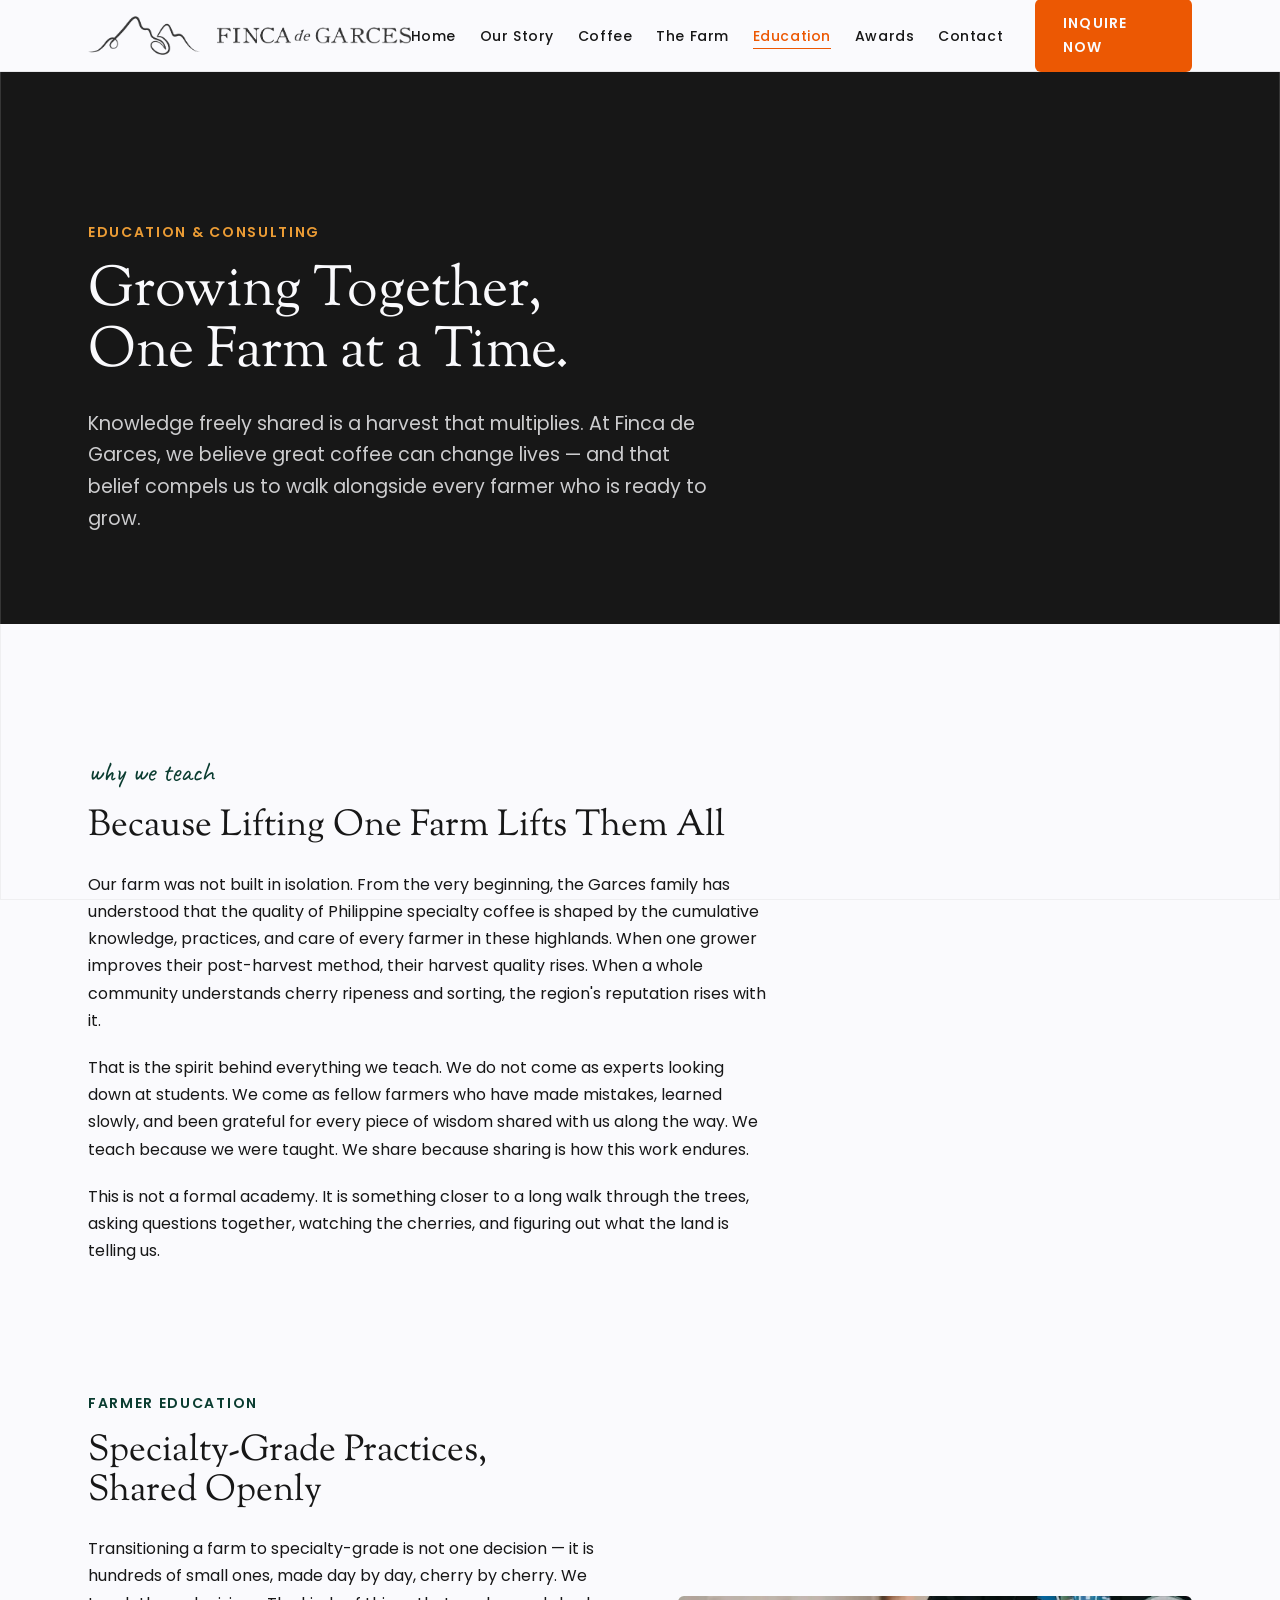
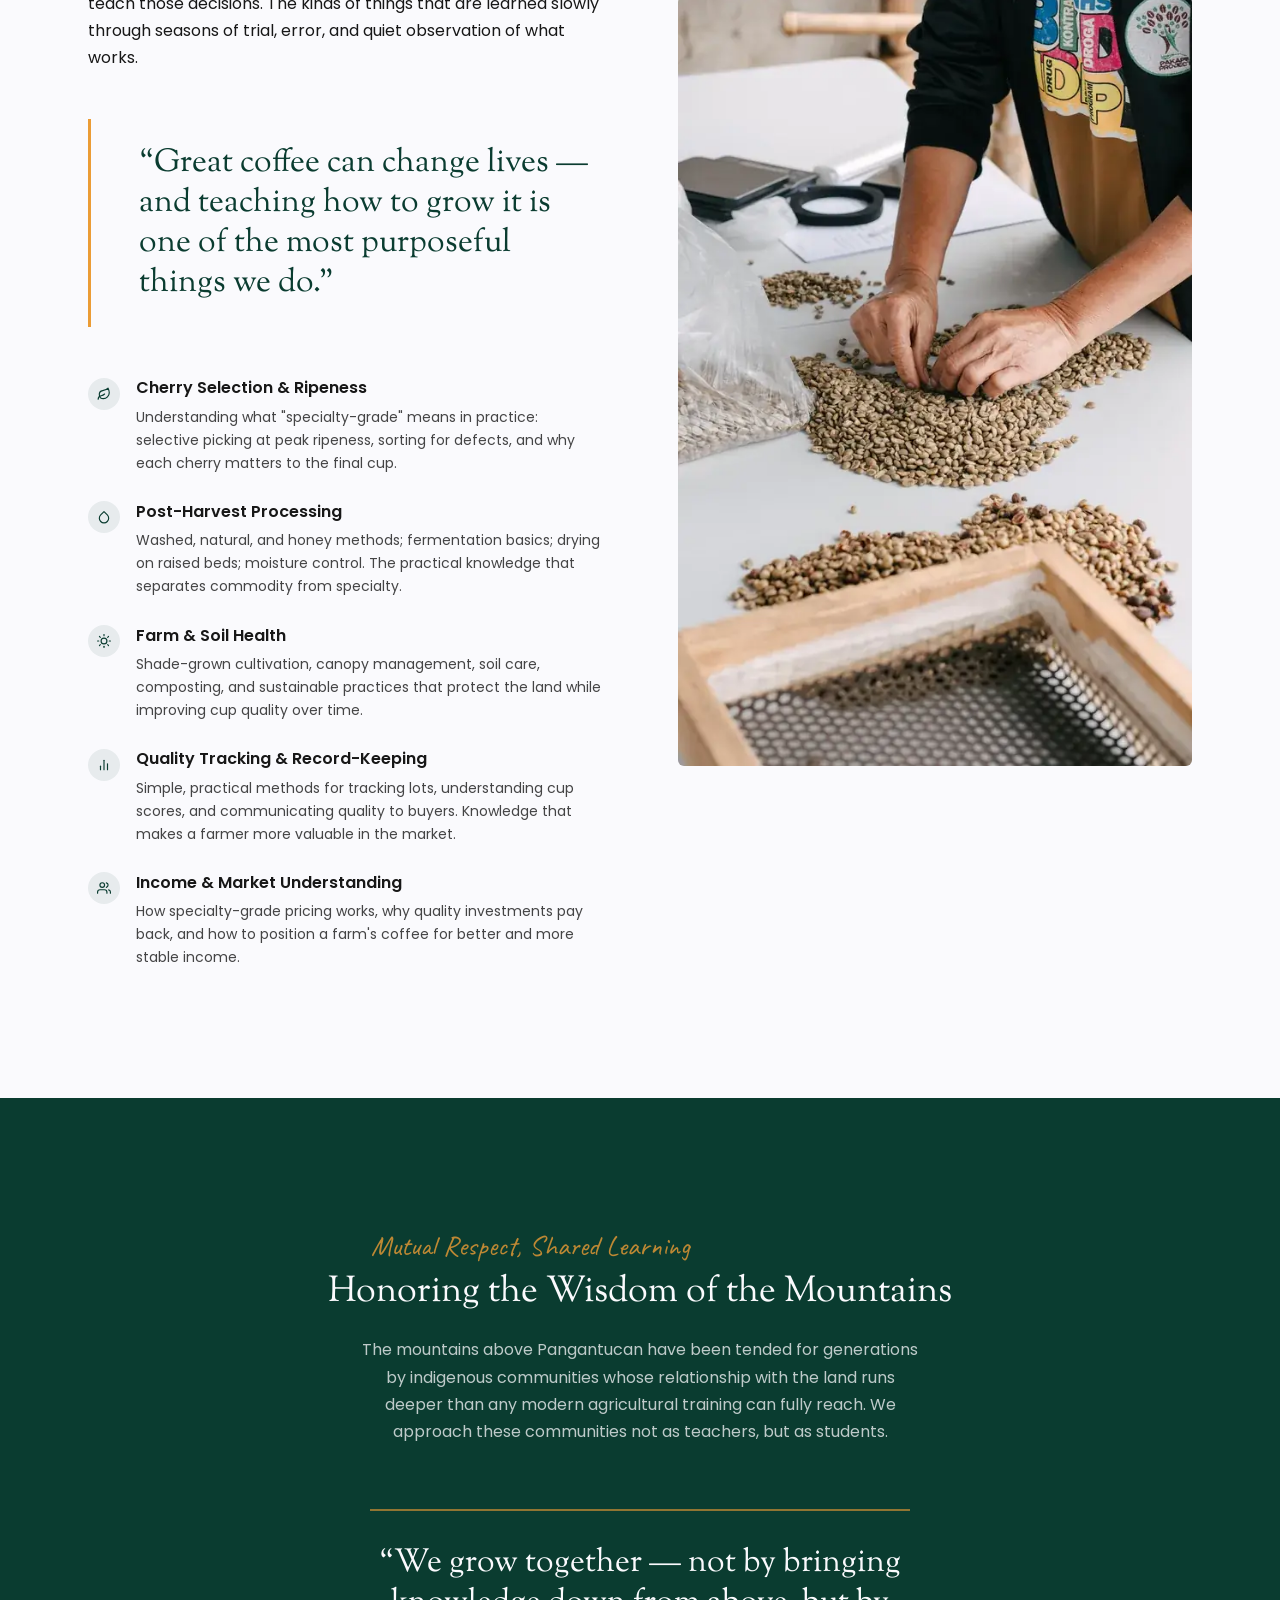
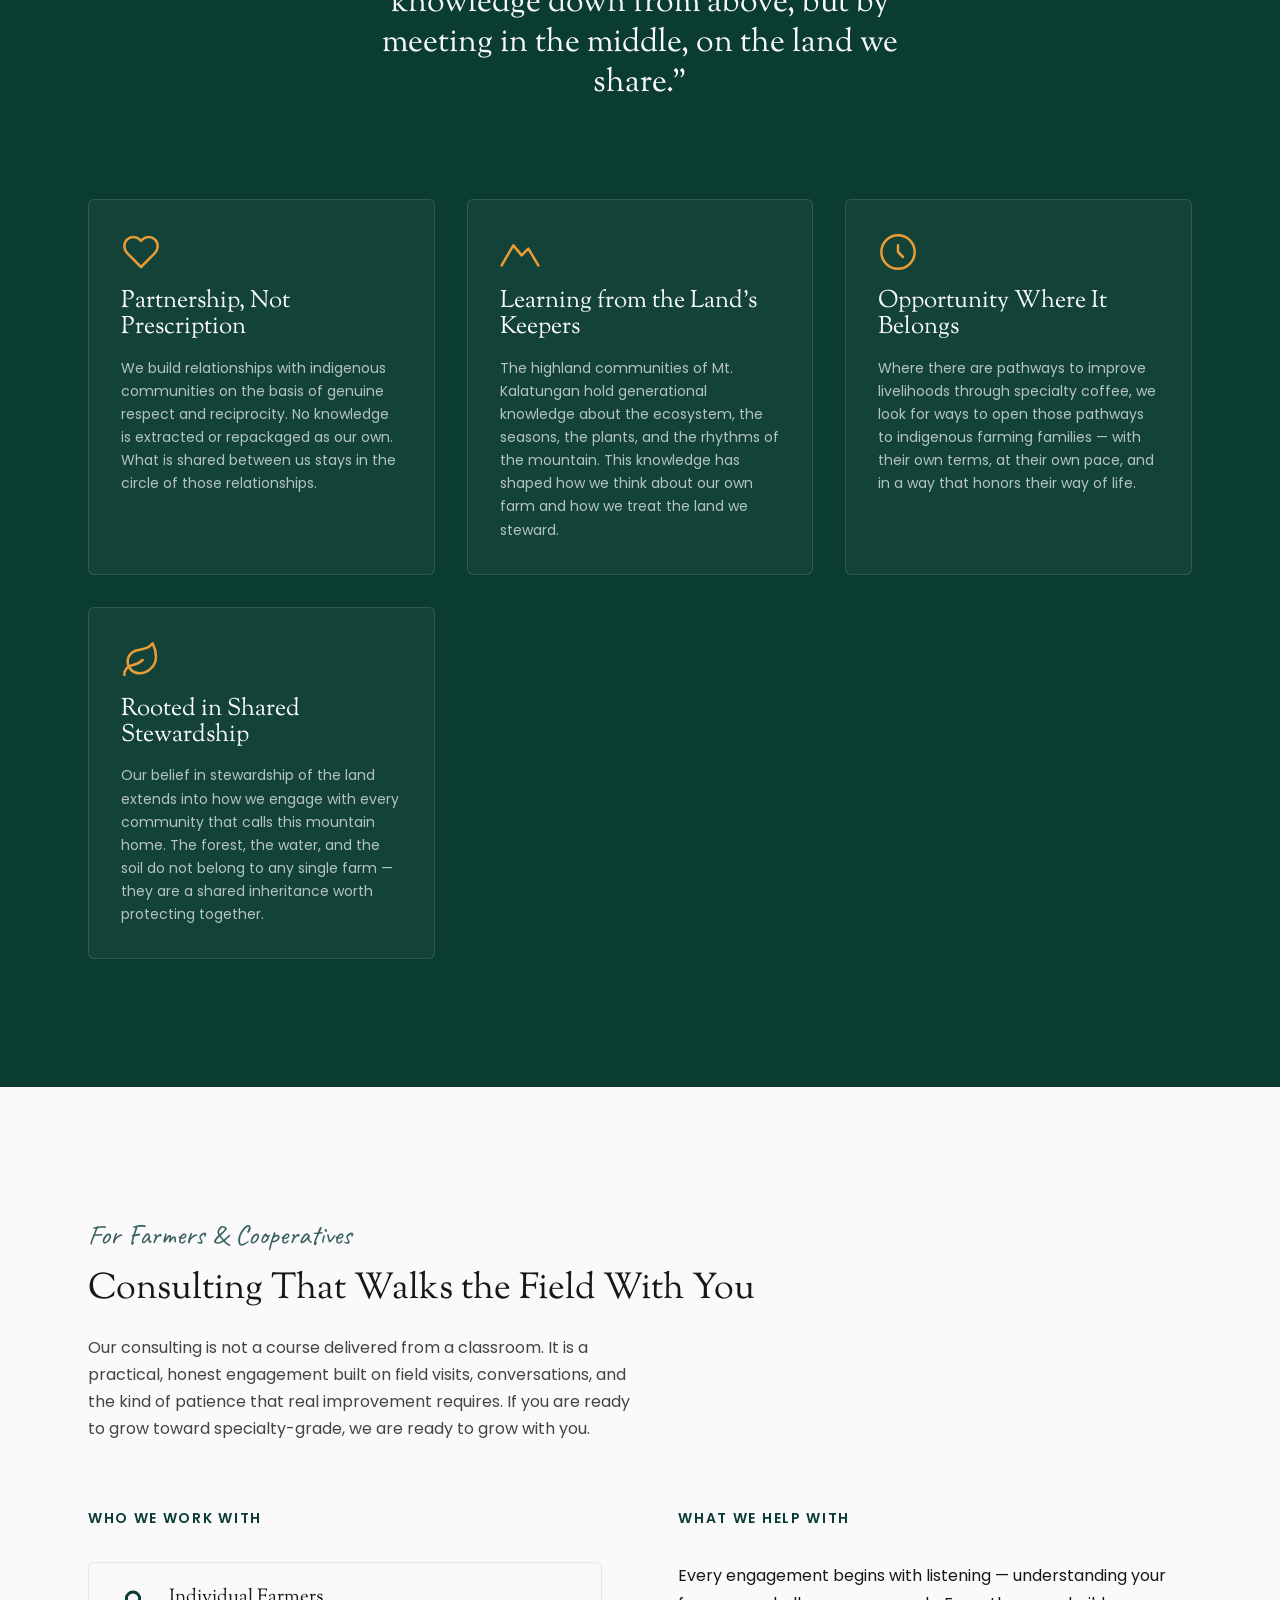
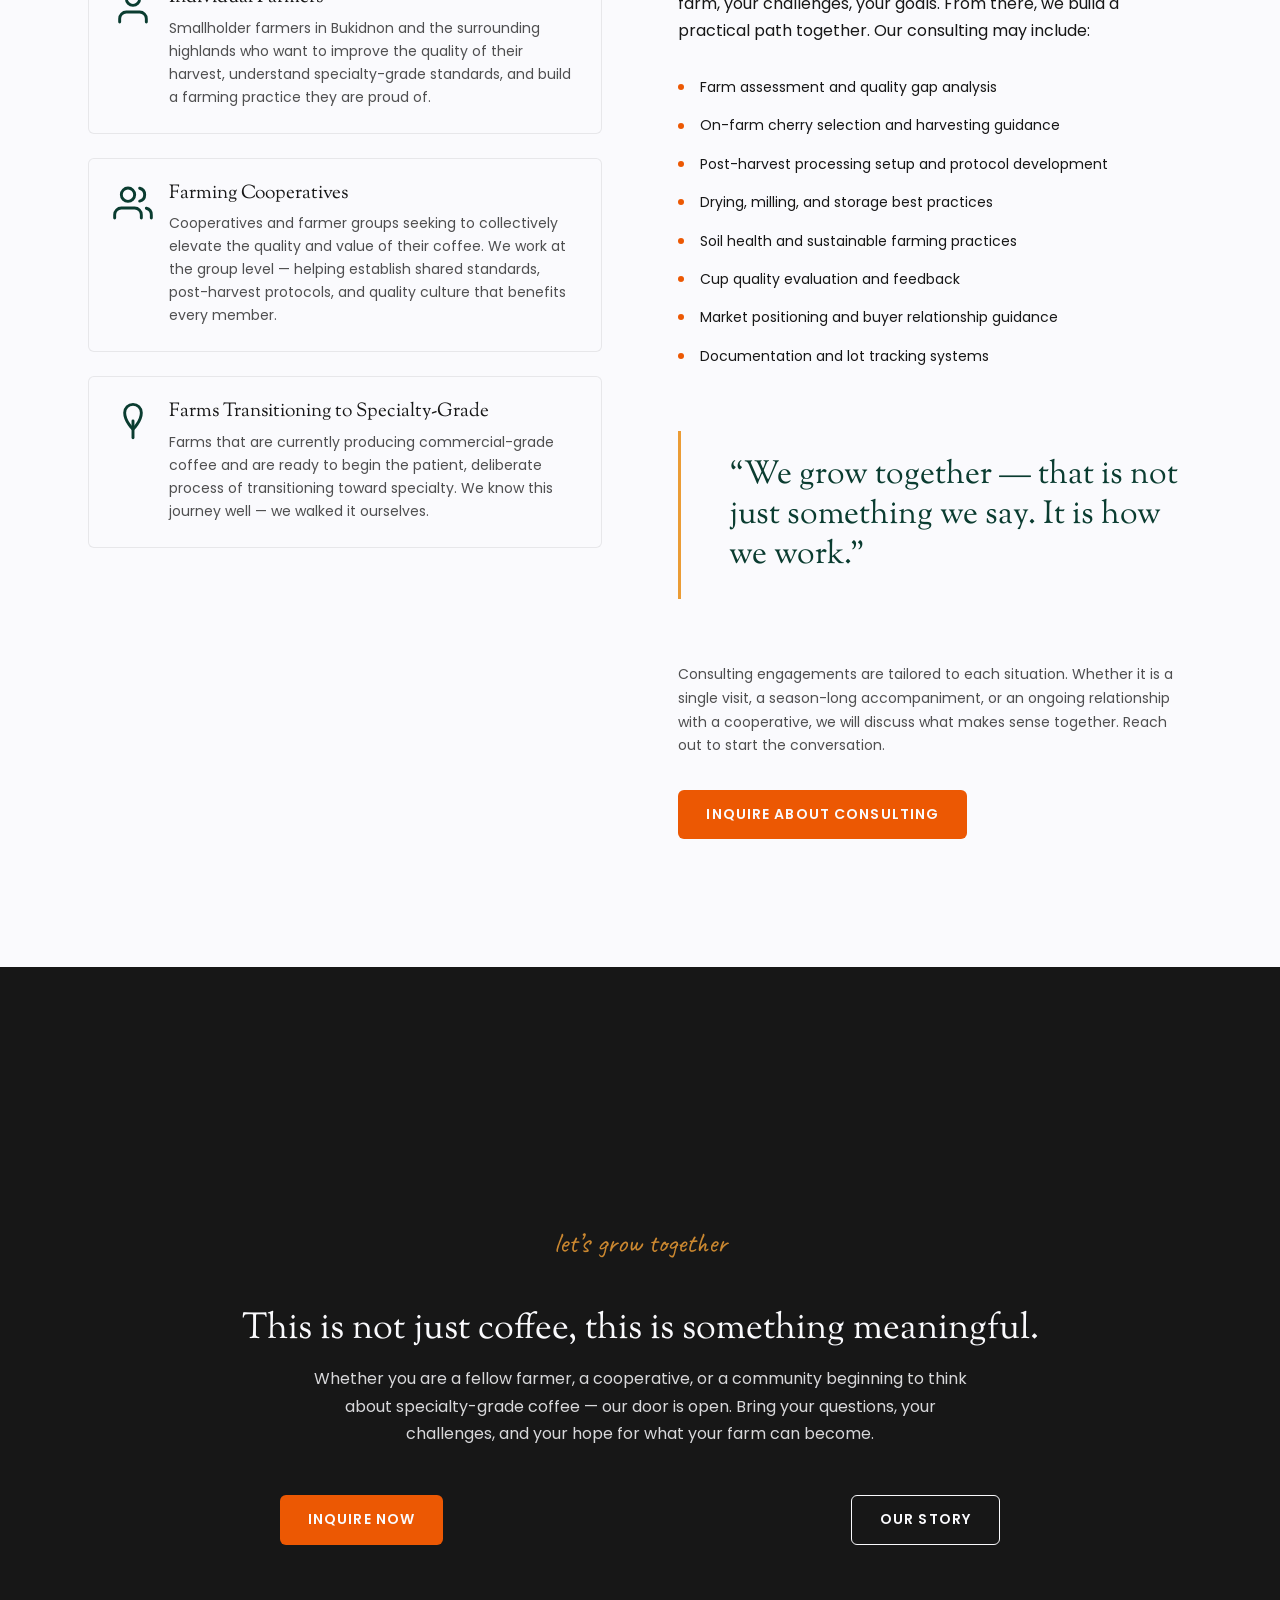
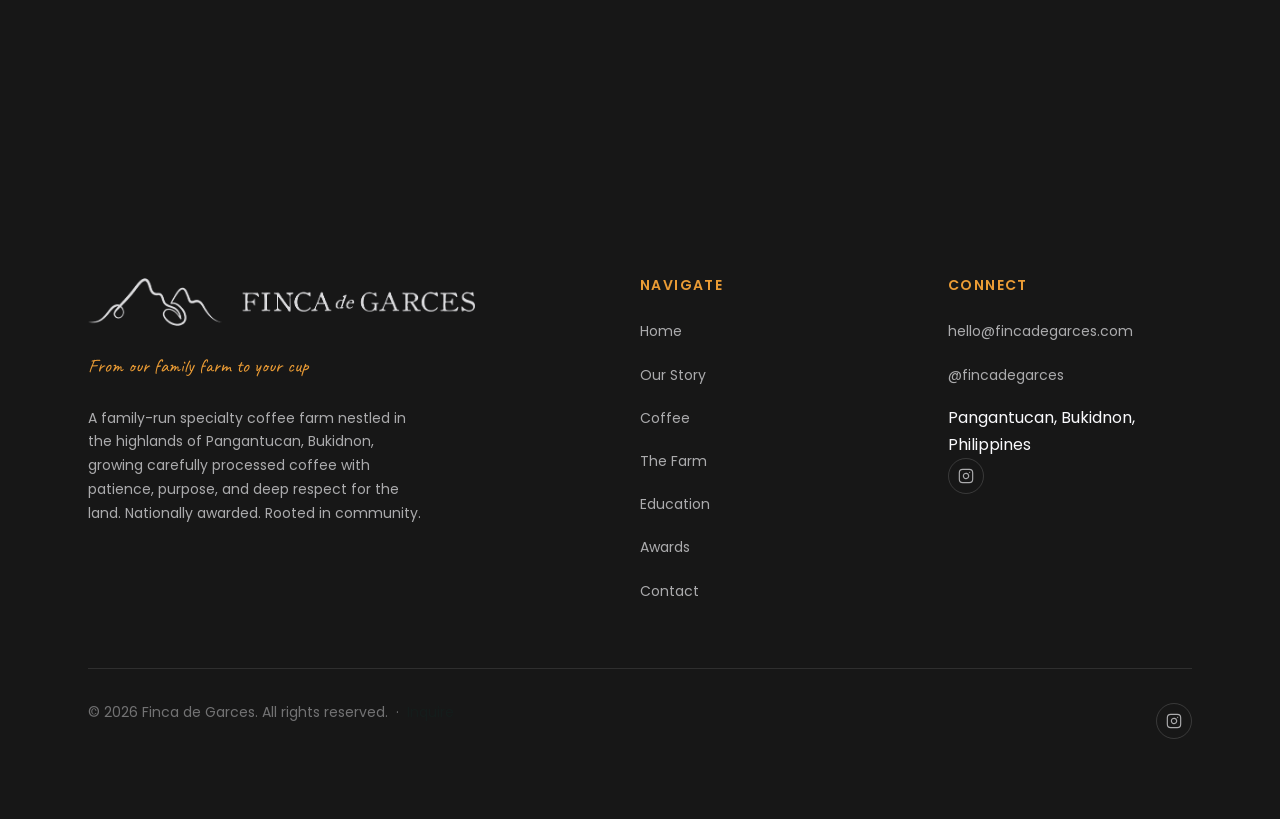
==== commit 0e08459c: "Fix nav/values spacing; swap consulting+education to proper photos Hamburger now ≤1240px (full nav w" ====
--- a/education.html
+++ b/education.html
@@ -312,9 +312,9 @@
         "
       >
         <picture>
-          <source srcset="assets/img/farmer-training.webp" type="image/webp">
+          <source srcset="assets/img/community-cupping.webp" type="image/webp">
           <img
-            src="assets/img/farmer-training.jpg"
+            src="assets/img/community-cupping.jpg"
             alt=""
             width="1280"
             height="853"
--- a/css/styles.css
+++ b/css/styles.css
@@ -406,16 +406,21 @@
   object-position: left center;
 }
 
+/* Slightly smaller logo in the header so the full nav has room before the hamburger breakpoint */
+.site-header .site-logo img {
+  height: 40px;
+}
+
 .site-nav {
-  display: flex;
-  align-items: center;
-  gap: var(--space-6);
-}
-
-.site-nav__list {
   display: flex;
   align-items: center;
   gap: var(--space-5);
+}
+
+.site-nav__list {
+  display: flex;
+  align-items: center;
+  gap: var(--space-4);
 }
 
 .site-nav__link {
@@ -426,6 +431,7 @@
   color: var(--color-roast);
   position: relative;
   padding-block: 0.25em;
+  white-space: nowrap;
   transition: color var(--transition-base);
 }
 
@@ -478,7 +484,7 @@
   transform: translateY(-7px) rotate(-45deg);
 }
 
-@media (max-width: 900px) {
+@media (max-width: 1240px) {
   .nav-toggle {
     display: flex;
   }
@@ -715,8 +721,21 @@
 /* ── 12. VALUES STRIP ────────────────────────────────────────────────────── */
 .values-grid {
   display: grid;
-  grid-template-columns: repeat(auto-fit, minmax(min(200px, 100%), 1fr));
+  grid-template-columns: 1fr;
   gap: var(--space-5);
+}
+
+@media (min-width: 560px) {
+  .values-grid {
+    grid-template-columns: repeat(2, 1fr);
+  }
+}
+
+@media (min-width: 900px) {
+  /* 6 values in a balanced 3 + 3, never an orphaned 4 + 2 */
+  .values-grid {
+    grid-template-columns: repeat(3, 1fr);
+  }
 }
 
 .value-item {
